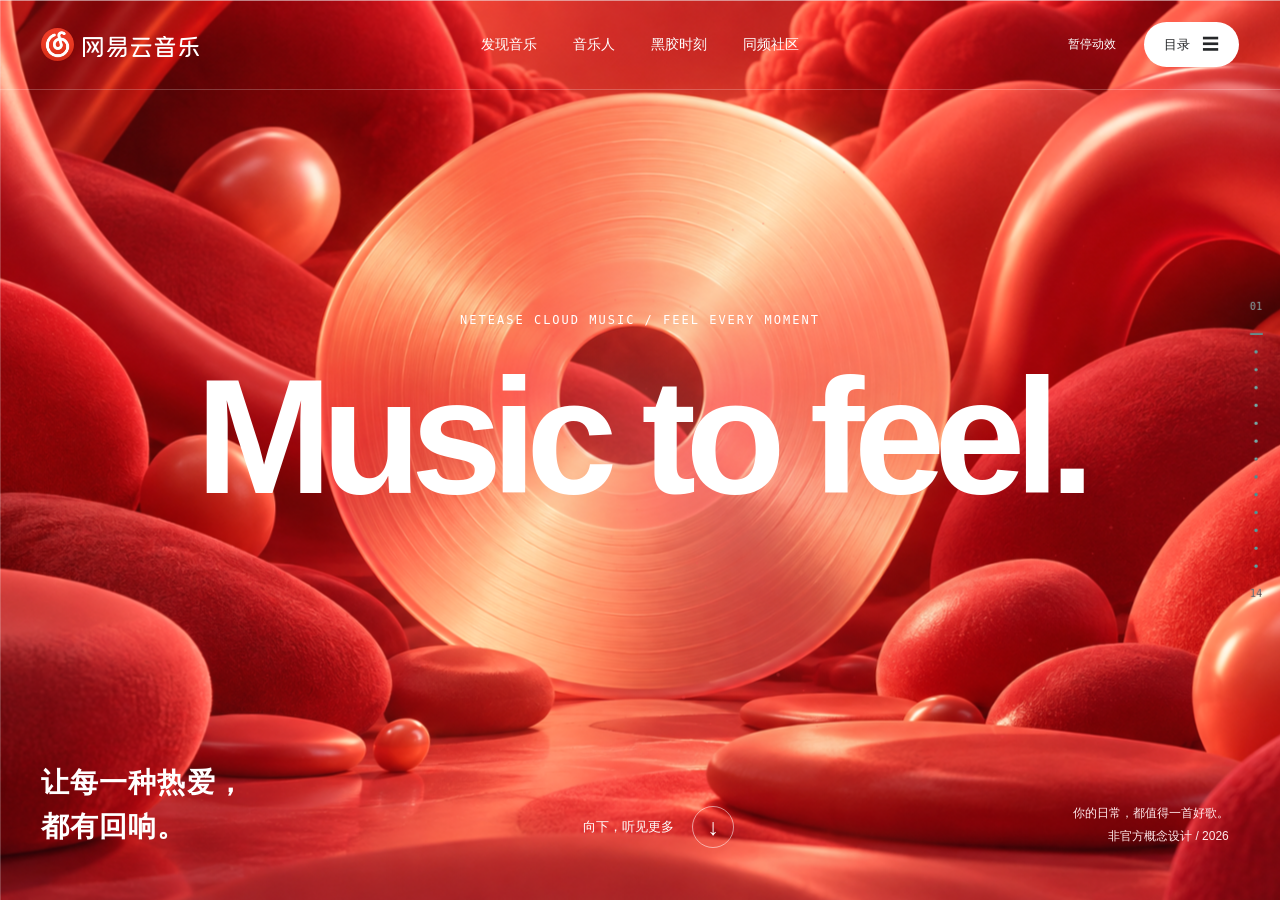
==== index.html @ 49358bfc "Publish NetEase Cloud Music concept landing page" ====
<!doctype html><html lang="zh-CN"><head>
<meta charset="UTF-8"><meta name="viewport" content="width=device-width,initial-scale=1"><meta name="theme-color" content="#111111"><meta name="description" content="在网易云音乐，发现好音乐，遇见同频的人。14 个章节的沉浸式音乐概念体验。非官方网站。"><title>网易云音乐 · 每一种热爱，都有回响</title><link rel="icon" href="assets/netease-logo.jpg"><link rel="stylesheet" href="style.css"><script src="vendor/anime.umd.min.js" defer></script><script src="app.js" defer></script><script src="motion.js" defer></script><script src="experience.js" defer></script></head><body>
<a class="skip-link" href="#daily">跳过开场，探索音乐</a>
<header class="site-header"><a class="official-wordmark" href="#hero" aria-label="网易云音乐，返回首页"><img class="brand-symbol" src="assets/netease-logo.jpg" alt=""><span class="brand-name" aria-hidden="true"></span></a><nav class="desktop-nav" aria-label="主要导航"><a href="#daily">发现音乐</a><a href="#artists">音乐人</a><a href="#vinyl">黑胶时刻</a><a href="#community">同频社区</a></nav><div class="header-actions"><button id="motionToggle" class="motion-toggle" aria-pressed="false">暂停动效</button><button id="menuButton" class="menu-button" aria-expanded="false" aria-controls="chapterMenu">目录 <span>☰</span></button></div></header>
<dialog id="chapterMenu" class="chapter-menu" aria-label="章节目录"><div class="menu-top"><span>EXPLORE YOUR MUSIC</span><button data-close="chapterMenu" aria-label="关闭目录">✕</button></div><div id="menuLinks"></div><p>十四个章节，一次音乐旅程。</p></dialog>
<nav class="chapter-rail" aria-label="快速章节导航"><span id="currentChapter">01</span><div id="railLinks"></div><span>14</span></nav><div class="page-progress" aria-hidden="true"><i id="pageProgress"></i></div>
<main id="page" class="page" tabindex="-1">
<div class="opening-story"><div class="opening-stage">
<div class="opening-axis" aria-hidden="true"></div><div class="music-orb" aria-hidden="true"><div class="orb-inner"><img class="hero-art" src="assets/music-hero-red.png" alt=""><canvas id="heroMotionCanvas"></canvas><canvas id="ambientCanvas"></canvas><div class="orb-shade"></div></div></div>
<section class="chapter hero" id="hero" data-name="听见日常" data-opening="0"><div class="hero-heading"><p class="eyebrow">NETEASE CLOUD MUSIC / FEEL EVERY MOMENT</p><h1><span class="headline-line">Music to feel.</span></h1></div><div class="hero-bottom"><p>让每一种热爱，<br>都有回响。</p><a class="hero-next" href="#discover">向下，听见更多 <span>↓</span></a><span>你的日常，都值得一首好歌。<br>非官方概念设计 / 2026</span></div></section>
<section class="chapter discovery" id="discover" data-name="每一种共鸣" data-opening="1.35"><div class="discovery-side discovery-left"><p class="pill-label">Discover Your Sound</p><h2>Find your<br><em>resonance.</em></h2><h3>发现好音乐，<br>也发现新的自己。</h3><p>从一首喜欢的歌出发，<br>把日常听成不一样的风景。</p><a class="circle-link magnetic" href="#daily">发现音乐 <i>↗</i></a></div><div class="discovery-side discovery-right"><p class="pill-label">Connect Through Music</p><h2>Feel the<br><em>connection.</em></h2><h3>不只是听见。<br>是被理解。</h3><p>某段旋律，刚好说中心情。<br>某条评论，让你不再孤单。</p><a class="circle-link magnetic" href="#community">遇见同频的人 <i>↗</i></a></div><span class="orb-caption">MUSIC CONNECTS US</span></section>
</div></div>

<section class="chapter full-screen roaming" id="roaming" data-name="私人漫游"><canvas id="asciiCanvas" aria-hidden="true"></canvas><div class="roaming-shade"></div><div class="roaming-copy"><p class="eyebrow reveal">03 / PRIVATE ROAMING</p><h2 class="cargo-title"><span>放下选择。</span><span class="outline">跟着喜欢，</span><span>去漫游。</span></h2><p class="reveal">不必提前想好下一首。<br>从此刻的心情出发，让旋律带路。</p><a class="split-cta magnetic reveal" href="https://music.163.com/" target="_blank" rel="noopener"><span>去网易云音乐发现</span><i>↗</i></a></div><div class="roaming-aside"><span class="live-dot"></span> YOUR FREQUENCY<strong id="scrambleText" aria-label="每一种热爱 都有回响">每一种热爱<br>都有回响</strong><p>移动鼠标，扰动你的声音场。</p></div><a class="scroll-prompt" href="#daily">探索更多音乐 <span>↓</span></a></section>

<section class="chapter editorial daily" id="daily" data-name="今日灵感"><div class="section-top"><span>04 / DAILY INSPIRATION</span><span>发现 · 从一首好歌开始</span></div><h2 class="mega-title reveal"><span>Selected</span><span>for your day.</span></h2><div class="section-heading reveal"><h3>给今天，挑一张情绪唱片。</h3><p>不追赶别人的播放列表。<br>慢一点，听听今天的自己。<br><span class="muted">编辑选听 · 非个性化推荐</span></p></div><div class="daily-layout"><div class="mood-tabs" role="group" aria-label="按心情筛选唱片"><button aria-pressed="true" data-mood="all">全部灵感</button><button aria-pressed="false" data-mood="quiet">安静下来</button><button aria-pressed="false" data-mood="road">出发路上</button><button aria-pressed="false" data-mood="night">留给深夜</button></div><div class="album-grid" id="dailyAlbums"></div></div><p class="small muted" id="filterStatus" aria-live="polite">4 张唱片，4 种心情</p></section>

<section class="chapter collection" id="collection" data-name="歌单宇宙"><div class="collection-intro"><p class="eyebrow">05 / CURATED WORLDS</p><h2>总有一个世界，<br>与你同频。</h2><p>歌单是另一种日记。<br>把散落的心情，收进同一段旅程。</p><nav aria-label="歌单场景"><a href="#scene-one">01 清醒梦境</a><a href="#scene-two">02 城市慢行</a><a href="#scene-three">03 夜晚独白</a></nav></div><div class="card-stack">
<article class="stack-card" id="scene-one"><img src="assets/album-xiaomeng.jpg" alt="陈粒《小梦大半》专辑封面" loading="lazy"><div><span>01 / INDIE MOMENTS</span><h3>清醒梦境</h3><p>不规则的旋律，装得下天马行空的自己。</p><a class="text-link" href="https://music.163.com/#/discover/playlist/?cat=独立" target="_blank" rel="noopener">发现独立音乐歌单 ↗</a></div></article>
<article class="stack-card" id="scene-two"><img src="assets/landlords-cat.jpg" alt="房东的猫，在树下与吉他相伴" loading="lazy"><div><span>02 / ON THE ROAD</span><h3>城市慢行</h3><p>沿着人声和木吉他，把熟悉的路走成远方。</p><a class="text-link" href="https://music.163.com/#/discover/playlist/?cat=民谣" target="_blank" rel="noopener">寻找民谣歌单 ↗</a></div></article>
<article class="stack-card" id="scene-three"><img src="assets/album-xiaowang.jpg" alt="毛不易《小王》专辑封面" loading="lazy"><div><span>03 / AFTER HOURS</span><h3>夜晚独白</h3><p>世界安静下来，终于轮到自己的声音。</p><a class="text-link" href="https://music.163.com/#/discover/playlist/?cat=夜晚" target="_blank" rel="noopener">打开夜晚歌单 ↗</a></div></article></div></section>

<section class="chapter editorial artists" id="artists" data-name="音乐人画廊"><div class="section-top"><span>06 / VOICES WE LOVE</span><span>点击海报 · 走近音乐人</span></div><h2 class="mega-title reveal"><span>Voices</span><span>with a soul.</span></h2><div class="section-heading reveal"><h3>他们把生活，写成了歌。</h3><p>听见独特的表达，<br>也听见具体而鲜活的人。</p></div><div class="artist-gallery" id="artistGallery"></div></section>

<section class="chapter musician-feature" id="original" data-name="原创现场"><div class="feature-photo"><img src="assets/chen-hongyu.jpg" alt="音乐人陈鸿宇官方肖像" loading="lazy" data-parallax=".1"><span>CHEN HONGYU / 陈鸿宇</span></div><div class="feature-copy reveal"><p class="eyebrow">07 / ORIGINAL VOICES</p><h2>一把吉他。<br>一个人的旷野。</h2><p>从《浓烟下的诗歌电台》出发，走进陈鸿宇的音乐表达。民谣可以关于远方，也可以关于脚下的生活。</p><p>那些值得被听见的声音，不必长得一样。在网易音乐人，继续发现新的名字。</p><a class="split-cta magnetic" href="https://music.163.com/st/musician" target="_blank" rel="noopener"><span>探索网易音乐人</span><i>↗</i></a><span class="oversize-word" aria-hidden="true">ORIGINAL.</span></div></section>

<section class="chapter editorial vinyl" id="vinyl" data-name="黑胶时刻"><div class="section-top"><span>08 / THE ART OF LISTENING</span><span>给一张专辑，完整的时间</span></div><div class="vinyl-layout"><div class="vinyl-copy reveal"><p class="eyebrow">SIDE A — SLOW DOWN</p><h2>让时间，<br>转慢一点。</h2><p>封面、曲序、前奏与尾声。<br>一张专辑的故事，值得从头听到尾。</p><button class="split-cta magnetic" id="spinRecord" aria-pressed="false"><span>转动唱片</span><i>↻</i></button><p class="small muted" id="recordStatus">唱片视觉互动 · 不播放商业录音</p></div><div class="record-stage"><img id="vinylRecord" src="assets/vinyl-crimson.png" alt="黑色纹理黑胶唱片，深红色唱片标签" loading="lazy"><span class="record-caption">33⅓ RPM<br>AN ENTIRE WORLD IN ONE RECORD</span></div></div></section>

<section class="chapter editorial album-story" id="albums" data-name="完整专辑"><div class="section-top"><span>09 / FROM FIRST TRACK TO LAST</span><span>不只收藏单曲，也收藏一段故事</span></div><div class="album-feature" id="albumFeature"><div class="album-feature-image"><img id="featureCover" src="assets/album-xiaomeng.jpg" alt="陈粒《小梦大半》专辑封面" loading="lazy"></div><div class="album-feature-copy"><p class="eyebrow" id="featureArtist">陈粒 / CHEN LI</p><h2 id="featureTitle">小梦大半</h2><p id="featureDescription">在细腻与锋利之间，让想象自由生长。留出一段完整的时间，走进陈粒的声音世界。</p><a class="text-link" id="featureLink" href="https://music.163.com/#/album?id=34780579" target="_blank" rel="noopener">在网易云音乐听这张专辑 ↗</a><div class="feature-controls"><button id="previousAlbum" aria-label="上一张专辑">←</button><span id="albumCounter" aria-live="polite">01 / 04</span><button id="nextAlbum" aria-label="下一张专辑">→</button></div></div></div></section>

<section class="chapter live-section" id="live" data-name="奔赴现场"><img src="assets/festival-live.jpg" alt="青岛 2023 热爱全开音乐节夜景，非当前演出公告" loading="lazy" data-parallax=".14"><div class="live-overlay"></div><div class="live-copy reveal"><p class="eyebrow">10 / FEEL IT LIVE</p><h2>耳机之外，<br>还有一万种心跳。</h2><p>等一束灯光亮起，等熟悉的前奏响起。<br>把独自听过很多遍的歌，变成一起记住的夜晚。</p><a class="split-cta magnetic" href="https://music.163.com/#/discover/playlist/?cat=现场" target="_blank" rel="noopener"><span>先听一张现场歌单</span><i>↗</i></a></div><span class="live-massive" aria-hidden="true">LIVE LOUD.</span><p class="photo-note">2023 青岛热爱全开音乐节 · 历史现场氛围图</p></section>

<section class="chapter editorial community" id="community" data-name="同频的人"><div class="section-top"><span>11 / NEVER LISTEN ALONE</span><span>音乐 · 让表达发生</span></div><div class="section-heading reveal"><h2>你听懂的那一秒，<br>有人也在。</h2><p>有些话，说给一首歌听。<br>有些共鸣，在评论里遇见。</p></div><div class="quote-grid"><article class="quote-card"><span>写给 · 清晨</span><blockquote>不用立刻变得很厉害。<br>今天也有一首歌，<br>陪你慢慢来。</blockquote><button class="like-button" aria-pressed="false" aria-label="喜欢清晨文案">♡ <span>有共鸣</span></button></article><article class="quote-card"><span>写给 · 路上的你</span><blockquote>耳机里有一座城市。<br>每次播放，<br>我都重新路过你。</blockquote><button class="like-button" aria-pressed="false" aria-label="喜欢路上文案">♡ <span>有共鸣</span></button></article><article class="quote-card"><span>写给 · 夜晚</span><blockquote>今天没有说出口的话，<br>好像都藏在了<br>这段前奏里。</blockquote><button class="like-button" aria-pressed="false" aria-label="喜欢夜晚文案">♡ <span>有共鸣</span></button></article></div><p class="small muted">本页为原创情绪文案，并非摘录真实用户评论。点赞仅保存在当前页面。</p></section>

<section class="chapter editorial connections" id="connections" data-name="声音的连接"><div class="section-top"><span>12 / EVERY SOUND CONNECTS</span><span>从一首歌，到一个新世界</span></div><div class="connection-layout"><div class="reveal"><h2>喜欢，<br>从不只有一种。</h2><p>人声、吉他、节奏、诗意。<br>沿着一条声音的线索，<br>发现下一位喜欢的音乐人。</p><p id="routeDescription" class="route-description" aria-live="polite">选择一个声音节点，看看下一站。</p></div><div class="sound-map"><svg viewBox="0 0 600 500" aria-hidden="true"><g fill="none" stroke="currentColor" stroke-width="1.5"><path id="route1" d="M300 250C110 300 250 40 100 95"/><path id="route2" d="M300 250C420 220 380 90 510 115"/><path id="route3" d="M300 250C390 300 280 470 480 410"/><path id="route4" d="M300 250C270 420 70 270 105 390"/></g><g class="route-arrows" fill="currentColor"><polygon points="0,-4 9,0 0,4"><animateMotion dur="4s" repeatCount="indefinite" rotate="auto"><mpath href="#route1"/></animateMotion></polygon><polygon points="0,-4 9,0 0,4"><animateMotion dur="4.7s" repeatCount="indefinite" rotate="auto"><mpath href="#route2"/></animateMotion></polygon><polygon points="0,-4 9,0 0,4"><animateMotion dur="5.4s" repeatCount="indefinite" rotate="auto"><mpath href="#route3"/></animateMotion></polygon><polygon points="0,-4 9,0 0,4"><animateMotion dur="4.2s" repeatCount="indefinite" rotate="auto"><mpath href="#route4"/></animateMotion></polygon></g></svg><img class="map-center" src="assets/netease-logo.jpg" alt="网易云音乐官方图标"><button class="map-node node-one" data-route="0"><img src="assets/chen-li.jpg" alt=""><span>独立 · 陈粒</span></button><button class="map-node node-two" data-route="1"><img src="assets/mao-buyi.jpg" alt=""><span>叙事 · 毛不易</span></button><button class="map-node node-three" data-route="2"><img src="assets/landlords-cat.jpg" alt=""><span>温柔 · 房东的猫</span></button><button class="map-node node-four" data-route="3"><img src="assets/chen-hongyu.jpg" alt=""><span>民谣 · 陈鸿宇</span></button></div></div></section>

<section class="chapter editorial moments" id="moments" data-name="全天候陪伴"><div class="section-top"><span>13 / YOUR EVERYDAY SOUNDTRACK</span><span>从早到晚，音乐一直在</span></div><div class="moment-layout"><div class="moment-time"><span id="momentClock">07:30</span><div class="moment-ring" aria-hidden="true"></div><p id="momentLabel">早安，给新的一天一点期待。</p></div><div><h2 class="reveal">把每个时刻，<br>过成喜欢的样子。</h2><div class="moment-options" role="group" aria-label="选择一天中的时刻"><button data-moment="0" aria-pressed="true"><span>01 / 早晨</span><strong>慢慢醒来</strong><i>↗</i></button><button data-moment="1" aria-pressed="false"><span>02 / 午后</span><strong>找回专注</strong><i>↗</i></button><button data-moment="2" aria-pressed="false"><span>03 / 傍晚</span><strong>走一段路</strong><i>↗</i></button><button data-moment="3" aria-pressed="false"><span>04 / 深夜</span><strong>和自己待着</strong><i>↗</i></button></div><a class="text-link" id="momentLink" href="https://music.163.com/#/discover/playlist/?cat=清晨" target="_blank" rel="noopener">打开此刻的歌单 ↗</a></div></div></section>

<section class="chapter download-section" id="download" data-name="即刻启程"><div class="section-top"><span>14 / TAKE YOUR MUSIC WITH YOU</span><button class="back-top" data-go="hero">回到开场 ↑</button></div><div class="download-main reveal"><img src="assets/netease-logo.jpg" alt="网易云音乐官方应用图标"><h2>Let music<br>move you.<span class="download-cn">下一首，就是你的故事。</span></h2><p>下载网易云音乐，让好音乐成为日常。</p><a class="split-cta magnetic" href="https://music.163.com/#/download" target="_blank" rel="noopener"><span>前往官方下载</span><i>↗</i></a><div class="platforms"><span>Windows</span><span>macOS</span></div></div><div class="footer-word" aria-hidden="true">LET MUSIC HAPPEN.</div><footer><span>网易云音乐 · 非官方概念展示</span><div><a href="https://music.163.com/" target="_blank" rel="noopener">网易云官网 ↗</a><button id="creditsButton">素材与演示说明</button><span>2026</span></div></footer></section>
</main>
<dialog id="artistDialog" class="artist-dialog" aria-labelledby="dialogName"><button class="dialog-close" data-close="artistDialog" aria-label="关闭音乐人详情">✕</button><img id="dialogImage" alt=""><div><p class="eyebrow">ARTIST SPOTLIGHT</p><h2 id="dialogName"></h2><p id="dialogDescription"></p><a class="split-cta" id="dialogLink" target="_blank" rel="noopener"><span>在网易云音乐听 TA</span><i>↗</i></a><p class="small muted">肖像来自网易云音乐公开音乐人资料</p></div></dialog>
<dialog id="creditsDialog" class="credits-dialog" aria-labelledby="creditsTitle"><button class="dialog-close" data-close="creditsDialog" aria-label="关闭说明">✕</button><h2 id="creditsTitle">关于这段音乐旅程</h2><p>这是非官方概念宣传页，不代表网易云音乐或音乐人的合作、代言与承诺。</p><p>品牌图标、音乐人照片与专辑封面来自网易云音乐公开页面，版权归各权利人所有。正式商业使用前需获得相应授权。</p><p>开场当前使用动态图片、圆形收束与字符声场，可替换为你提供的视频。页面不提供商业歌曲在线播放。编辑选听、情绪文案与场景搭配为原创策划，不是官方推荐或真实评论。</p><p>动效使用 <a href="https://github.com/juliangarnier/anime" target="_blank" rel="noopener">Anime.js（MIT）</a>；本次参考 Goodpatch 的全屏收束、双栏与大图排版；保留 Orange Horse Studio 提示的字符视觉与堆叠节奏，以及 CARGOX 提示的标题和路径动画。均重新实现，没有复制参考网站代码。</p><a class="text-link" href="credits.html" target="_blank">查看素材来源与效果对应表 ↗</a></dialog><div class="toast" id="toast" role="status" aria-live="polite"></div>
</body></html>
---- style.css ----
@charset "UTF-8";
@import url('goodpatch.css');
@import url('experience.css');
body>.site-header{background:#0b0b0bed;backdrop-filter:blur(14px)}
.connection-layout>div>h2{font-size:clamp(40px,4.4vw,76px)}
.moment-layout>div>h2{font-size:clamp(38px,3.8vw,66px)}
.hero:after{content:"";position:absolute;inset:0;z-index:-1;pointer-events:none;opacity:.035;background-image:url("data:image/svg+xml,%3Csvg viewBox='0 0 160 160' xmlns='http://www.w3.org/2000/svg'%3E%3Cfilter id='n'%3E%3CfeTurbulence type='fractalNoise' baseFrequency='.9' numOctaves='3' stitchTiles='stitch'/%3E%3C/filter%3E%3Cpath fill='%23fff' filter='url(%23n)' d='M0 0h160v160H0z'/%3E%3C/svg%3E")}
.word-reveal{display:inline-block;transform-origin:50% 100%;will-change:transform}
@media(max-width:800px){.site-header{background:#0b0b0bf2}.map-node span{max-width:110px}}
/* Header stays legible across the dark/red/editorial chapters. */
:root{--red:#ef2337;--ink:#111;--paper:#f4f3ef;--muted:#aaa8a7;--ease:cubic-bezier(.16,1,.3,1);color-scheme:dark;font-size:16px}*{box-sizing:border-box}html,body{margin:0;height:100%;background:var(--ink)}body{color:var(--paper);font-family:"PingFang SC","Microsoft YaHei",Arial,sans-serif;-webkit-font-smoothing:antialiased;overflow:hidden}button,a{-webkit-tap-highlight-color:transparent;touch-action:manipulation}button{font:inherit;color:inherit;cursor:pointer;border:0;background:none}a{color:inherit;text-decoration:none}button:focus-visible,a:focus-visible{outline:2px solid currentColor;outline-offset:6px}img{display:block;max-width:100%}h1,h2,h3,p{margin-top:0}h2{font-family:"Songti SC","STSong",Georgia,serif;font-size:clamp(42px,5.2vw,86px);font-weight:400;line-height:1.18;letter-spacing:-.045em;margin-bottom:28px}p{font-size:16px;line-height:1.9}::selection{background:var(--red);color:white}.page{height:100svh;overflow-y:auto;overflow-x:clip;scroll-behavior:smooth;overscroll-behavior-y:none;scrollbar-width:thin;scrollbar-color:#666 #111}.chapter{position:relative}.full-screen{height:100svh;min-height:720px;overflow:hidden}.editorial{padding:110px 7vw 100px;min-height:100svh}.eyebrow,.section-top{font:12px/1.6 ui-monospace,monospace;letter-spacing:1.8px;text-transform:uppercase}.section-top{display:flex;justify-content:space-between;border-top:1px solid #ffffff30;padding-top:18px;margin-bottom:64px}.section-top span:last-child{letter-spacing:1px}.section-heading{display:flex;align-items:flex-end;justify-content:space-between;margin-bottom:38px;gap:32px}.section-heading h2{margin:0}.section-heading p{margin:0;width:280px}.small{font-size:13px}.muted{color:var(--muted)}.red{color:var(--red)}.text-link{display:inline-block;border-bottom:1px solid;padding:10px 0;font-size:15px;transition:letter-spacing .3s}.text-link:hover{letter-spacing:1px}.split-cta{display:inline-flex;align-items:center;gap:7px;position:relative;padding:0;background:none}.split-cta>span{padding:19px 29px;border-radius:40px;background:var(--paper);color:var(--ink);font-size:15px}.split-cta i{display:grid;place-items:center;width:60px;height:60px;background:var(--paper);color:var(--ink);border-radius:50%;font:25px Arial;transition:transform .35s var(--ease)}.split-cta:hover i{transform:rotate(45deg)}.split-cta:active{scale:.97}.magnetic{will-change:transform}.site-header{position:fixed;top:0;left:0;right:0;padding:15px 4vw;display:flex;align-items:center;justify-content:space-between;z-index:40;color:white;background:linear-gradient(#090909cf,transparent);pointer-events:none}.site-header>*{pointer-events:auto}.official-wordmark{display:block;width:176px;height:54px;background:url("assets/netease-topbar.png") 0 -7px no-repeat;flex-shrink:0}.desktop-nav{display:flex;gap:32px;font-size:14px}.desktop-nav a{position:relative;padding:12px 0}.desktop-nav a:after{content:"";position:absolute;bottom:2px;left:0;width:0;height:1px;background:var(--red);transition:width .3s}.desktop-nav a:hover:after{width:100%}.header-actions{display:flex;align-items:center;gap:22px}.motion-toggle{font-size:12px;color:#e3dfdf}.menu-button{font-size:14px;display:flex;align-items:center;gap:12px}.menu-button span{font-size:22px}.chapter-rail{position:fixed;right:20px;top:50%;transform:translateY(-50%);z-index:35;display:flex;flex-direction:column;align-items:center;gap:16px;color:#eee;mix-blend-mode:difference;font:12px ui-monospace,monospace}.chapter-rail>div{display:flex;flex-direction:column;gap:3px}.chapter-rail a{display:grid;place-items:center;width:24px;height:18px}.chapter-rail a:before{content:"";width:4px;height:4px;background:currentColor;border-radius:50%;transition:width .25s,height .25s}.chapter-rail a[aria-current="step"]:before{width:15px;height:2px;border-radius:0}.page-progress{position:fixed;left:0;top:0;width:100%;height:2px;z-index:80;pointer-events:none}.page-progress i{display:block;width:0;height:100%;background:var(--red)}.skip-link{position:fixed;top:-60px;left:20px;z-index:100;background:white;color:black;padding:12px}.skip-link:focus{top:10px}
.hero{background:#080707;isolation:isolate}.hero-media{position:absolute;inset:0;z-index:-2}.hero-art{width:100%;height:100%;object-fit:cover;animation:breathe 13s ease-in-out infinite alternate;will-change:transform}.vignette{position:absolute;inset:0;background:linear-gradient(90deg,#090707d9,transparent 70%),linear-gradient(0deg,#090707a3,transparent 48%)}#ambientCanvas{position:absolute;inset:0;width:100%;height:100%}.hero-topline{position:absolute;top:19%;left:4.5vw;font:13px/1.7 ui-monospace,monospace;letter-spacing:2px}.oval-cta{position:absolute;right:7vw;top:20%;border:1px solid #ffffff80;border-radius:50%;padding:28px 36px;display:flex;gap:35px;align-items:center;font-size:16px;transition:background .3s,backdrop-filter .3s}.oval-cta:hover{background:#ffffff18;backdrop-filter:blur(32px)}.oval-cta span{font-size:28px}.hero-description{position:absolute;left:4.5vw;top:49%;color:#d6cece}.hero-description .eyebrow{color:#a59393}.hero-description p{margin-bottom:20px}.hero-heading{position:absolute;right:7vw;bottom:10%;text-align:right}.hero h1{font-family:"Songti SC","STSong",Georgia,serif;font-weight:400;font-size:clamp(68px,min(8.4vw,12vh),140px);line-height:1.02;letter-spacing:-.075em;margin:0}.headline-line{display:block}.headline-line.indent{padding-right:.7em}.hero-heading>.eyebrow{color:#bca9a9}.scroll-prompt{position:absolute;bottom:30px;left:50%;transform:translateX(-50%);display:flex;align-items:center;gap:20px;font-size:13px;letter-spacing:1px;z-index:4}.scroll-prompt span{width:42px;height:42px;border:1px solid #ffffff55;border-radius:50%;display:grid;place-items:center;font-size:20px}.scroll-prompt:hover span{background:var(--red)}.concept-note{position:absolute;bottom:32px;left:4.5vw;font:12px/1.5 ui-monospace,monospace;color:#a89494;max-width:220px}.discovery{background:var(--red);isolation:isolate}.cloud-transition{position:absolute;z-index:4;top:-16%;left:-5%;width:110%;height:37%;object-fit:fill;pointer-events:none;will-change:transform}.discovery-copy{position:relative;z-index:3;text-align:center;padding-top:18vh;max-width:750px;margin:auto}.discovery-copy h2{font-size:clamp(52px,6vw,92px);line-height:1.05;margin-bottom:24px}.discovery-copy p:not(.eyebrow){line-height:1.8}.handwriting{position:absolute;z-index:-1;font-family:"Snell Roundhand","Brush Script MT",cursive;font-size:clamp(70px,8vw,130px);color:#ffb4b441;left:50%;top:25%;white-space:nowrap;transform:translateX(-50%) rotate(-9deg)}.discovery-bottom{position:absolute;bottom:0;left:0;right:0;height:31%;overflow:hidden;z-index:1}.discovery-bottom img{width:100%;height:100%;object-fit:cover;object-position:50% 60%;animation:breathe 12s infinite alternate}.discovery-bottom:after{content:"";position:absolute;inset:0;background:linear-gradient(var(--red),transparent 65%)}.discovery-bottom span{position:absolute;bottom:35px;left:5vw;font:clamp(24px,5vw,84px)/1 Arial;letter-spacing:-.05em;z-index:1;color:#ffffff61}.roaming{background:#050505;isolation:isolate}.roaming-shade{position:absolute;inset:0;background:linear-gradient(90deg,#050505a6,transparent);z-index:-1}#asciiCanvas{position:absolute;inset:0;width:100%;height:100%;z-index:-2}.roaming-copy{padding:19vh 7vw 0}.cargo-title{font-family:"Arial Narrow","PingFang SC",sans-serif;font-size:clamp(60px,7.5vw,118px);font-weight:850;line-height:1.1;letter-spacing:-.075em;margin:25px 0}.cargo-title span{display:block}.cargo-title span:nth-child(2){margin-left:.6em}.outline{color:transparent;-webkit-text-stroke:1px #f4f3ef}.roaming-copy>p:not(.eyebrow){color:#c4b9b9}.roaming-aside{position:absolute;right:9%;top:39%;font:12px/1.7 ui-monospace,monospace;letter-spacing:1px}.roaming-aside strong{display:block;font:32px/1.5 "Songti SC",serif;margin-top:30px}.roaming-aside p{font-size:13px;color:#a89393;margin-top:35px}.live-dot{display:inline-block;width:7px;height:7px;background:var(--red);border-radius:50%;margin-right:9px;box-shadow:0 0 12px var(--red)}
.daily{background:var(--paper);color:var(--ink);--muted:#777}.daily .section-top,.artists .section-top{border-color:#1113}.mood-tabs{display:flex;gap:10px;margin:42px 0 32px;flex-wrap:wrap}.mood-tabs button{padding:12px 23px;border:1px solid #bbb;border-radius:30px;font-size:14px;transition:background .25s,color .25s}.mood-tabs button[aria-pressed=true],.mood-tabs button:hover{background:var(--ink);color:white;border-color:var(--ink)}.album-grid{display:grid;grid-template-columns:repeat(4,1fr);gap:25px;min-height:330px}.album-card{position:relative}.album-card a{display:block}.album-cover{aspect-ratio:1;overflow:hidden;position:relative}.album-cover img{width:100%;height:100%;object-fit:cover;transition:transform .7s var(--ease)}.album-cover:after{content:"↗";position:absolute;bottom:14px;right:14px;width:44px;height:44px;border-radius:50%;background:white;display:grid;place-items:center;opacity:0;transform:translateY(15px);transition:.3s}.album-card:hover img{transform:scale(1.045)}.album-card:hover .album-cover:after{opacity:1;transform:none}.album-card h3{font-size:18px;font-weight:500;margin:20px 0 7px}.album-card p{font-size:14px;color:#777;margin:0}.album-tag{position:absolute;top:14px;left:14px;background:#111a;color:white;font-size:12px;padding:5px 10px;backdrop-filter:blur(8px)}.collection{display:grid;grid-template-columns:.8fr 1.2fr;gap:7vw;padding:110px 7vw;background:#ee2337;color:#fff}.collection-intro{position:sticky;top:145px;align-self:start}.collection-intro h2{font-size:clamp(40px,4.2vw,68px);margin-top:40px}.collection-intro nav{display:flex;flex-direction:column;gap:22px;margin-top:55px;font-size:15px}.collection-intro nav a{opacity:.65;transition:opacity .3s}.collection-intro nav a:hover{opacity:1}.card-stack{padding-bottom:8vh}.stack-card{position:sticky;top:112px;margin-bottom:60px;border-radius:3px;overflow:hidden;height:70vh;min-height:550px;transform-origin:center top;background:#111;box-shadow:0 20px 60px #52001033;will-change:transform}.stack-card:last-child{margin-bottom:0}.stack-card img{width:100%;height:100%;object-fit:cover}.stack-card:after{content:"";position:absolute;inset:0;background:linear-gradient(transparent 15%,#000c)}.stack-card>div{position:absolute;bottom:40px;left:38px;right:38px;z-index:2}.stack-card h3{font-family:"Songti SC",serif;font-size:55px;font-weight:400;margin:12px 0}.stack-card span{font:12px ui-monospace,monospace;letter-spacing:2px}.stack-card p{font-size:16px}.artists{background:var(--paper);color:#111}.artist-gallery{display:grid;grid-template-columns:repeat(4,1fr);gap:20px;margin-top:60px}.artist-card{padding:0;text-align:left;perspective:900px}.artist-portrait{height:430px;position:relative;overflow:hidden;background:#aaa;transition:transform .4s}.artist-card:nth-child(even){padding-top:65px}.artist-portrait img{width:100%;height:100%;object-fit:cover;filter:grayscale(1);transition:filter .65s,scale .8s var(--ease)}.artist-card:hover img,.artist-card:focus-visible img{filter:grayscale(0);scale:1.07}.artist-portrait>span{position:absolute;top:16px;left:14px;writing-mode:vertical-rl;color:white;font:12px ui-monospace,monospace;letter-spacing:2px}.artist-portrait:after{content:"探索 ↗";position:absolute;bottom:20px;right:15px;background:#fff;padding:11px 17px;color:#111;border-radius:50%;font-size:14px;transform:translateY(80px);transition:transform .5s var(--ease)}.artist-card:hover .artist-portrait:after{transform:none}.artist-info{display:flex;align-items:center;justify-content:space-between;padding-top:22px}.artist-info h3{font-size:21px;font-weight:500;margin:0}.artist-info span{font-size:12px;color:#666}.musician-feature{display:grid;grid-template-columns:1fr 1fr;min-height:100svh;background:#111;overflow:hidden}.feature-photo{height:100svh;min-height:750px;position:relative;overflow:hidden}.feature-photo img{width:100%;height:120%;object-fit:cover;filter:grayscale(1);object-position:50% 30%;position:absolute;top:-10%}.feature-photo>span{position:absolute;bottom:40px;left:6vw;z-index:2;font:12px ui-monospace,monospace;letter-spacing:2px}.feature-copy{position:relative;padding:16vh 7vw 100px 6vw;overflow:hidden}.feature-copy h2{font-size:clamp(44px,4.5vw,76px);margin-top:40px}.feature-copy p{max-width:420px;color:#bbb}.feature-copy .split-cta{margin-top:25px}.oversize-word{position:absolute;bottom:0;left:0;font:900 8vw/.8 Arial;color:#ffffff09;white-space:nowrap}.vinyl{overflow:hidden;background:#181818}.vinyl-layout{display:grid;grid-template-columns:.8fr 1.2fr;align-items:center;gap:4vw}.vinyl-copy h2{font-size:clamp(50px,6vw,90px)}.vinyl-copy>p{color:#aaa}.vinyl-copy .split-cta{margin-top:20px}.vinyl-copy .small{margin-top:20px}.record-stage{position:relative;aspect-ratio:1;max-height:720px;display:grid;place-items:center}.record-stage img{width:100%;filter:drop-shadow(0 30px 25px #0008);animation:record-spin 14s linear infinite;animation-play-state:paused}.record-stage.is-spinning img{animation-play-state:running}.record-caption{position:absolute;right:0;bottom:0;font:12px/1.6 ui-monospace,monospace;letter-spacing:1px;color:#aaa;text-align:right}.album-story{background:#dadcd9;color:#111}.album-story .section-top{border-color:#1114}.album-feature{display:grid;grid-template-columns:1fr 1fr;align-items:center;gap:8vw}.album-feature-image{padding:12px 0}.album-feature-image img{aspect-ratio:1;width:100%;object-fit:cover;box-shadow:12px 16px 40px #0002}.album-feature-copy h2{margin:20px 0 25px}.album-feature-copy>p{max-width:380px;color:#444}.feature-controls{display:flex;align-items:center;gap:30px;margin-top:55px;font:12px ui-monospace,monospace}.feature-controls button{width:50px;height:50px;border:1px solid #1115;border-radius:50%;font-size:25px;transition:background .3s,color .3s}.feature-controls button:hover{background:#111;color:white}.live-section{height:110svh;min-height:780px;overflow:hidden;isolation:isolate}.live-section>img{position:absolute;inset:-10% 0;width:100%;height:120%;object-fit:cover;filter:grayscale(.4);z-index:-3}.live-overlay{position:absolute;inset:0;z-index:-2;background:linear-gradient(90deg,#100711e6,transparent 90%),linear-gradient(0deg,#080808c9,transparent 70%)}.live-copy{padding:20vh 7vw 0;max-width:900px}.live-copy h2{margin-top:45px;font-size:clamp(55px,6.5vw,105px)}.live-copy .split-cta{margin-top:25px}.live-massive{position:absolute;bottom:60px;left:6vw;font:900 13.8vw/.9 Arial;letter-spacing:-.07em;color:#ffffff18;white-space:nowrap}.photo-note{position:absolute;bottom:22px;right:7vw;color:#bbb;font-size:12px}.community{background:#111}.quote-grid{display:grid;grid-template-columns:repeat(3,1fr);gap:22px;margin-top:64px}.quote-card{border:1px solid #444;padding:35px 30px 25px;min-height:340px;transition:background .3s,transform .4s}.quote-card:hover{background:#191919;transform:translateY(-8px)}.quote-card>span{font-size:13px;color:#888}.quote-card blockquote{font-family:"Songti SC",serif;font-size:clamp(22px,2vw,33px);line-height:1.7;margin:35px 0}.like-button{padding:0;color:#999;font-size:22px}.like-button span{font-size:14px;vertical-align:2px}.like-button[aria-pressed=true]{color:var(--red)}.community>.small{margin-top:30px}.connections{background:#ef2337;color:#fff}.connection-layout{display:grid;grid-template-columns:.8fr 1.2fr;align-items:center;gap:5vw}.connection-layout h2{font-size:clamp(50px,6vw,95px)}.route-description{border-left:1px solid #ffffff70;padding-left:18px;font-size:14px;max-width:330px;min-height:70px;margin-top:35px}.sound-map{position:relative;aspect-ratio:1.2}.sound-map svg{position:absolute;inset:0;width:100%;height:100%;color:#ffb6b7}.sound-map svg path{stroke-dasharray:600;stroke-dashoffset:600;transition:stroke-dashoffset 1.8s var(--ease)}.connections.is-active svg path{stroke-dashoffset:0}.map-center{position:absolute;left:50%;top:50%;width:92px;height:92px;transform:translate(-50%,-50%);border-radius:25%;box-shadow:0 0 0 15px #ffffff0c}.map-node{position:absolute;width:104px;height:104px;padding:0;border-radius:50%;transform:translate(-50%,-50%);transition:scale .35s var(--ease);box-shadow:0 0 0 7px #ffffff10}.map-node:hover,.map-node[aria-pressed=true]{scale:1.12}.map-node img{width:100%;height:100%;object-fit:cover;border-radius:50%;border:2px solid #ffb6b7}.map-node span{position:absolute;white-space:nowrap;left:50%;top:115%;transform:translateX(-50%);font-size:14px}.node-one{left:16.7%;top:19%}.node-two{left:85%;top:23%}.node-three{left:80%;top:82%}.node-four{left:17.5%;top:78%}.moments{background:#f4f3ef;color:#111}.moments .section-top{border-color:#1113}.moment-layout{display:grid;grid-template-columns:1fr 1fr;align-items:center;gap:8vw}.moment-time{aspect-ratio:1;display:flex;flex-direction:column;align-items:center;justify-content:center;position:relative;background:#e7e5e1;border-radius:50%;transition:background .8s,color .8s}.moment-time>span{font:100 clamp(60px,8vw,140px)/1 Arial;letter-spacing:-.07em}.moment-time p{font-size:14px;margin:25px 0 0;z-index:1}.moment-ring{position:absolute;inset:18px;border:1px solid #1112;border-radius:50%;border-top-color:var(--red);animation:record-spin 20s linear infinite}.moment-options{display:flex;flex-direction:column;margin-bottom:30px}.moment-options button{display:flex;align-items:center;gap:30px;text-align:left;padding:23px 0;border-bottom:1px solid #1113;transition:padding .4s,color .4s}.moment-options button>span{font-size:13px;color:#777}.moment-options strong{font-size:21px;font-weight:450}.moment-options i{margin-left:auto;font:22px Arial}.moment-options button[aria-pressed=true]{color:var(--red);padding-left:12px}.download-section{background:#080808;overflow:hidden;padding:100px 7vw 0}.download-main{text-align:center;padding:20px 0 70px}.download-main>img{width:75px;height:75px;border-radius:20px;margin:0 auto 35px}.download-main h2{font-size:clamp(62px,8vw,130px);line-height:1.06}.download-main p{color:#999;margin-bottom:30px}.platforms{display:flex;justify-content:center;gap:28px;margin-top:35px;font-size:13px;color:#777}.footer-word{font:900 11.4vw/.9 Arial;letter-spacing:-.055em;white-space:nowrap;color:#242424;margin-left:-1vw}footer{display:flex;justify-content:space-between;align-items:center;gap:25px;border-top:1px solid #444;margin-top:32px;padding:25px 0 30px;font-size:12px;color:#aaa}footer>div{display:flex;align-items:center;gap:25px}footer button{font-size:12px;padding:0}.back-top{font-size:13px}.toast{position:fixed;z-index:100;bottom:28px;left:50%;transform:translate(-50%,20px);padding:14px 22px;background:#f4f3ef;color:#111;border-radius:30px;opacity:0;pointer-events:none;font-size:14px;box-shadow:0 7px 30px #0005;transition:.3s}.toast.visible{opacity:1;transform:translate(-50%,0)}
dialog{border:0;padding:0;background:#151515;color:#f4f3ef;max-width:90vw;max-height:90svh;box-shadow:0 30px 100px #0009}dialog::backdrop{background:#000c;backdrop-filter:blur(12px)}.dialog-close{position:absolute;right:15px;top:15px;width:44px;height:44px;border-radius:50%;background:#111b;color:white;z-index:3;font-size:22px}.artist-dialog[open]{display:grid;grid-template-columns:1fr 1fr;width:920px;overflow:auto}.artist-dialog>img{width:100%;height:570px;object-fit:cover}.artist-dialog>div{padding:75px 38px 30px}.artist-dialog h2{font-size:52px}.artist-dialog p:not(.eyebrow){color:#aaa}.artist-dialog .split-cta{margin:25px 0}.artist-dialog .split-cta>span{padding:17px 19px;font-size:14px}.artist-dialog .split-cta i{width:54px;height:54px}.credits-dialog{padding:55px 50px;width:720px;line-height:1.7}.credits-dialog h2{font-size:35px}.credits-dialog p{font-size:15px;color:#bbb}.credits-dialog a{text-decoration:underline}.chapter-menu{width:100vw;height:100svh;max-width:100vw;max-height:100svh;padding:40px 7vw;background:#ed2337}.menu-top{display:flex;justify-content:space-between;align-items:center;font:14px ui-monospace,monospace;letter-spacing:2px}.menu-top button{font-size:30px}.chapter-menu #menuLinks{display:grid;grid-template-columns:1fr 1fr;column-gap:10vw;margin-top:35px}.chapter-menu #menuLinks a{display:flex;align-items:center;gap:28px;padding:15px 0;border-bottom:1px solid #ffffff35;font-size:clamp(19px,2.3vw,32px);transition:padding .3s}.chapter-menu #menuLinks a:hover{padding-left:15px}.chapter-menu #menuLinks a span{font:12px ui-monospace,monospace;opacity:.6}.chapter-menu>p{font-size:14px;margin-top:25px;color:#ffbabc}.reveal{opacity:1}.js-motion .reveal{opacity:0;transform:translateY(35px)}.js-motion .reveal.visible{opacity:1;transform:none;transition:opacity .8s,transform 1.1s var(--ease)}@keyframes breathe{to{transform:scale(1.09) translateX(-.8%)}}@keyframes record-spin{to{transform:rotate(360deg)}}
@media(min-width:801px) and (max-height:800px){.full-screen{min-height:650px}.discovery-copy{padding-top:16vh}.discovery-copy h2{font-size:63px}.discovery-copy p:not(.eyebrow){font-size:15px}.roaming-copy{padding-top:16vh}.cargo-title{font-size:80px}.hero h1{font-size:11.5vh}.hero-heading{bottom:13%}.roaming-aside{right:8%}.artist-portrait{height:340px}.editorial{padding-top:95px}.section-top{margin-bottom:45px}}
@media(max-width:1050px){.desktop-nav{gap:18px}.header-actions{gap:12px}.motion-toggle{font-size:11px}.hero-description{width:220px}.hero-description p{font-size:14px}.roaming-aside{right:8%;font-size:10px}.roaming-aside strong{font-size:26px}.roaming-aside p{max-width:140px}.cargo-title{font-size:8vw}.artist-gallery{gap:14px}.artist-portrait{height:320px}.artist-info{display:block}.artist-info span{display:block;margin-top:8px}.collection{gap:5vw}.stack-card{min-height:500px}.stack-card>div{left:25px;right:25px}.quote-card{padding:30px 22px}.quote-card blockquote{font-size:24px}.map-node{width:82px;height:82px}.moment-options button{gap:15px}.feature-copy{padding-left:5vw;padding-right:6vw}.chapter-rail{right:9px}}
@media(max-width:800px){h2{font-size:44px}.desktop-nav{display:none}.site-header{padding:10px 20px}.official-wordmark{transform:scale(.85);transform-origin:left center;width:150px}.header-actions{gap:6px}.motion-toggle{font-size:11px}.chapter-rail{display:none}.full-screen{min-height:700px}.editorial{padding:90px 24px 70px;min-height:0}.section-top{font-size:11px;margin-bottom:38px;gap:20px}.section-top span:last-child{max-width:130px;text-align:right}.section-heading{display:block}.section-heading p{margin-top:25px;width:auto}.hero-topline{left:24px;top:18%;font-size:11px}.oval-cta{top:18%;right:24px;padding:19px 24px;font-size:14px;gap:20px}.hero-heading{left:24px;right:24px;bottom:18%;text-align:left}.hero h1{font-size:clamp(61px,12.7vw,100px);line-height:1.05}.headline-line.indent{padding-left:.5em;padding-right:0}.hero-description{display:none}.hero-art{object-position:58% center}.concept-note{bottom:18px;left:24px;font-size:11px;max-width:180px}.scroll-prompt{bottom:65px;font-size:12px}.discovery-copy{padding:160px 20px 0}.discovery-copy h2{font-size:58px}.discovery-copy p:not(.eyebrow){font-size:15px}.cloud-transition{top:-5%;height:23%;width:160%;max-width:none;left:-30%}.discovery-bottom{height:26%}.discovery-bottom span{font-size:7vw}.roaming-copy{padding:160px 24px 0}.cargo-title{font-size:clamp(51px,10.5vw,80px);line-height:1.2}.roaming-aside{display:none}.roaming-copy p{font-size:15px}.album-grid{grid-template-columns:repeat(2,1fr);gap:30px 16px;min-height:0}.album-card h3{font-size:17px;margin-top:14px}.album-card p{font-size:13px}.mood-tabs{gap:8px}.mood-tabs button{font-size:13px;padding:10px 16px}.collection{display:block;padding:80px 24px 40px}.collection-intro{position:relative;top:0}.collection-intro h2{font-size:43px;margin:25px 0}.collection-intro nav{flex-direction:row;flex-wrap:wrap;gap:18px;margin:30px 0 40px;font-size:13px}.stack-card{top:95px;height:70svh;min-height:480px;margin-bottom:30px}.stack-card h3{font-size:44px}.artist-gallery{grid-template-columns:repeat(2,1fr);gap:30px 15px;margin-top:35px}.artist-card:nth-child(even){padding-top:40px}.artist-portrait{height:300px}.artist-portrait:after{transform:none;padding:8px 11px;font-size:12px;bottom:12px;right:10px}.artist-info h3{font-size:20px}.musician-feature{display:block}.feature-photo{height:65svh;min-height:440px}.feature-copy{padding:65px 24px 90px}.feature-copy h2{font-size:48px;margin-top:30px}.oversize-word{font-size:20vw}.vinyl-layout{display:flex;flex-direction:column;align-items:stretch;gap:30px}.vinyl-copy h2{font-size:54px}.record-stage{margin-top:10px}.record-caption{bottom:-10px;font-size:11px}.album-feature{grid-template-columns:1fr;gap:35px}.album-feature-image{max-width:500px}.album-feature-copy h2{font-size:48px}.feature-controls{margin-top:30px}.live-section{height:100svh;min-height:760px}.live-copy{padding:150px 24px 0}.live-copy h2{font-size:clamp(47px,8.2vw,68px)}.live-copy p{font-size:15px}.live-massive{font-size:15vw;bottom:90px}.quote-grid{grid-template-columns:1fr;gap:18px;margin-top:40px}.quote-card{min-height:0;padding:30px}.quote-card blockquote{font-size:28px;margin:25px 0}.connection-layout{display:flex;flex-direction:column;align-items:stretch;gap:30px}.connection-layout h2{font-size:54px}.sound-map{margin-bottom:25px}.map-node{width:72px;height:72px}.map-node span{font-size:12px}.map-center{width:68px;height:68px}.moment-layout{grid-template-columns:1fr;gap:50px}.moment-time{max-width:450px;width:100%;margin:auto}.moment-time>span{font-size:90px}.moment-time p{font-size:13px}.moment-layout h2{font-size:44px}.download-section{padding:90px 24px 0}.download-main h2{font-size:clamp(58px,10vw,80px)}.download-main{padding-bottom:60px}.platforms{gap:20px}.footer-word{font-size:12vw}footer{display:block;font-size:11px}footer>div{margin-top:22px;gap:20px}.artist-dialog[open]{grid-template-columns:1fr;max-width:92vw;width:480px}.artist-dialog>img{height:340px}.artist-dialog>div{padding:35px 24px}.artist-dialog h2{font-size:40px}.credits-dialog{padding:55px 25px 30px}.credits-dialog h2{font-size:30px}.chapter-menu{padding:30px 24px}.chapter-menu #menuLinks{gap:0 25px;margin-top:35px}.chapter-menu #menuLinks a{gap:12px;font-size:18px;padding:16px 0}.chapter-menu>p{font-size:13px}.toast{max-width:90vw;width:max-content;text-align:center}}
@media(max-width:420px){.hero h1{font-size:15vw}.hero-heading{bottom:20%}.oval-cta{padding:17px 20px}.artist-portrait{height:240px}.album-grid{gap:25px 12px}.album-card h3{font-size:16px}.album-tag{font-size:11px;left:8px;top:8px}.map-node{width:62px;height:62px}.chapter-menu #menuLinks a{font-size:16px}.split-cta>span{padding:18px 24px}.discovery-copy h2{font-size:51px}.discovery-copy{padding-top:165px}}
.motion-paused *,.motion-paused *:before,.motion-paused *:after{animation-play-state:paused!important}.motion-paused .reveal{opacity:1;transform:none}.motion-paused .page{scroll-behavior:auto}.motion-paused .route-arrows{display:none}@media(prefers-reduced-motion:reduce){*,*:before,*:after{animation:none!important;transition:none!important;scroll-behavior:auto!important}.reveal,.js-motion .reveal{opacity:1;transform:none}.route-arrows{display:none}.stack-card{transform:none!important}.hero-art{transform:none!important}}
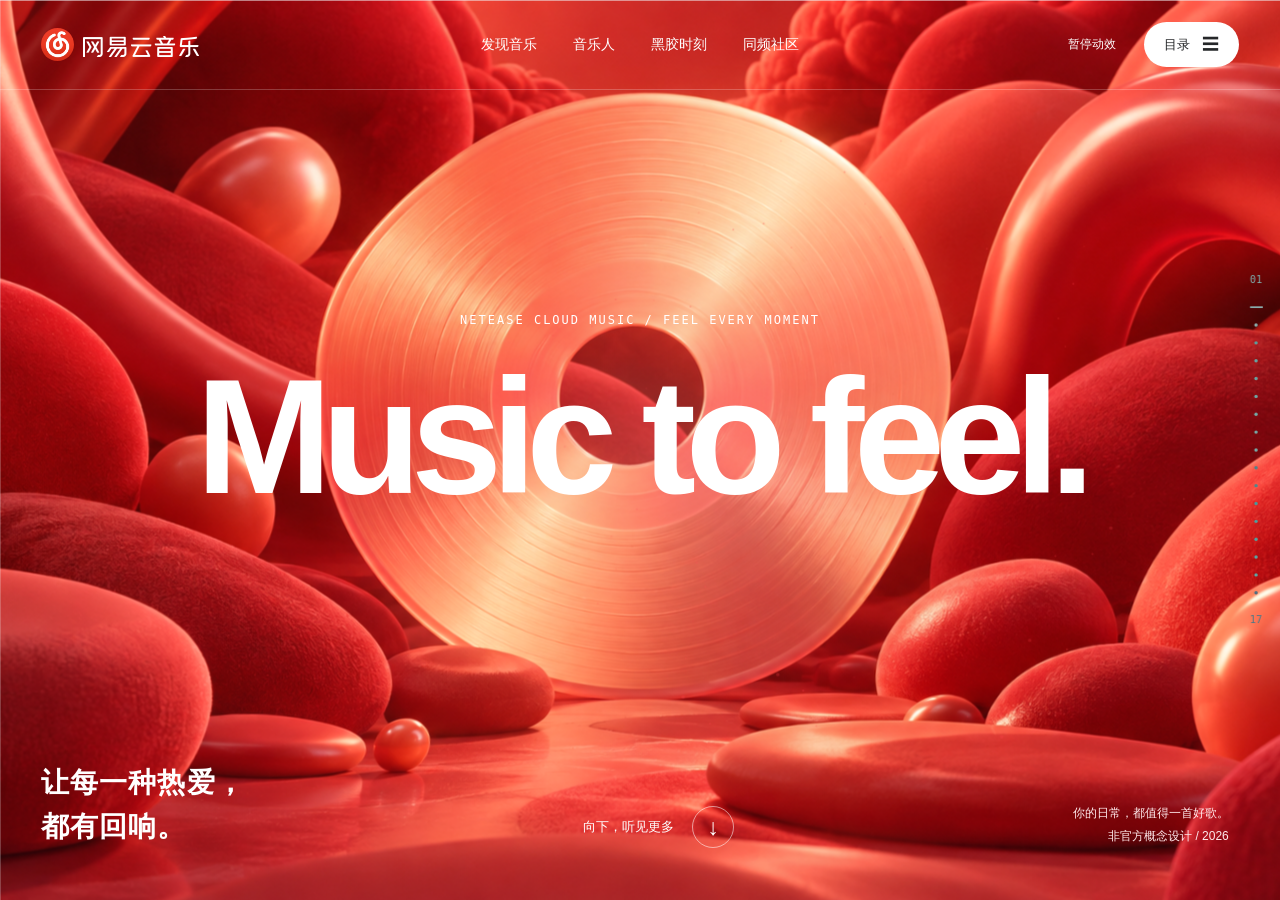
==== commit 4d6daf8c: "Add Monomode-inspired scenes and responsive layout" ====
--- a/index.html
+++ b/index.html
@@ -1,5 +1,5 @@
 <!doctype html><html lang="zh-CN"><head>
-<meta charset="UTF-8"><meta name="viewport" content="width=device-width,initial-scale=1"><meta name="theme-color" content="#111111"><meta name="description" content="在网易云音乐，发现好音乐，遇见同频的人。14 个章节的沉浸式音乐概念体验。非官方网站。"><title>网易云音乐 · 每一种热爱，都有回响</title><link rel="icon" href="assets/netease-logo.jpg"><link rel="stylesheet" href="style.css"><script src="vendor/anime.umd.min.js" defer></script><script src="app.js" defer></script><script src="motion.js" defer></script><script src="experience.js" defer></script></head><body>
+<meta charset="UTF-8"><meta name="viewport" content="width=device-width,initial-scale=1"><meta name="theme-color" content="#111111"><meta name="description" content="在网易云音乐，发现好音乐，遇见同频的人。17 个章节的沉浸式音乐概念体验，适合电脑与手机浏览。非官方网站。"><title>网易云音乐 · 每一种热爱，都有回响</title><link rel="icon" href="assets/netease-logo.jpg"><link rel="stylesheet" href="style.css"><link rel="stylesheet" href="v2.css"><script src="vendor/anime.umd.min.js" defer></script><script src="v2.js" defer></script><script src="app.js" defer></script><script src="motion.js" defer></script><script src="experience.js" defer></script></head><body>
 <a class="skip-link" href="#daily">跳过开场，探索音乐</a>
 <header class="site-header"><a class="official-wordmark" href="#hero" aria-label="网易云音乐，返回首页"><img class="brand-symbol" src="assets/netease-logo.jpg" alt=""><span class="brand-name" aria-hidden="true"></span></a><nav class="desktop-nav" aria-label="主要导航"><a href="#daily">发现音乐</a><a href="#artists">音乐人</a><a href="#vinyl">黑胶时刻</a><a href="#community">同频社区</a></nav><div class="header-actions"><button id="motionToggle" class="motion-toggle" aria-pressed="false">暂停动效</button><button id="menuButton" class="menu-button" aria-expanded="false" aria-controls="chapterMenu">目录 <span>☰</span></button></div></header>
 <dialog id="chapterMenu" class="chapter-menu" aria-label="章节目录"><div class="menu-top"><span>EXPLORE YOUR MUSIC</span><button data-close="chapterMenu" aria-label="关闭目录">✕</button></div><div id="menuLinks"></div><p>十四个章节，一次音乐旅程。</p></dialog>
--- a/v2.css
+++ b/v2.css
@@ -0,0 +1,258 @@
+/* The second edition: three new scenes and a real small-screen layout. */
+html .scene-top{position:absolute;top:108px;left:4.5vw;right:4.5vw;z-index:5;display:flex;justify-content:space-between;gap:24px;border-top:1px solid currentColor;padding-top:15px;font:12px/1.5 ui-monospace,monospace;letter-spacing:1px;text-transform:uppercase}
+html .scene-next{position:absolute;right:4.5vw;bottom:33px;z-index:6;display:flex;gap:14px;align-items:center;font-size:13px}
+html .scene-next span{display:grid;place-items:center;width:42px;height:42px;border:1px solid currentColor;border-radius:50%;font-size:21px;transition:transform .35s,background .35s}
+html .scene-next:hover span{transform:translateY(5px);background:#fff;color:#251517}
+
+html .pulse-scene{height:100svh;min-height:650px;background:#130a0b;color:#fff;overflow:hidden;isolation:isolate}
+html .pulse-art{position:absolute;inset:0;width:100%;height:100%;object-fit:cover;object-position:center;z-index:-3;scale:1.14;translate:0 var(--scene-image-drift,0px);transition:scale 1.6s cubic-bezier(.16,1,.3,1)}
+html .pulse-scene.is-active .pulse-art{scale:1.02}
+html .pulse-shade{position:absolute;inset:0;z-index:-2;background:linear-gradient(90deg,#090809dc 0%,#09080970 45%,#09080915 100%),linear-gradient(0deg,#0a0709ce,transparent 52%)}
+html .pulse-curtain{position:absolute;inset:-20%;z-index:8;background:#e9eaed;transform:translateY(0) skewY(-9deg);transition:transform 1.25s cubic-bezier(.77,0,.18,1);pointer-events:none}
+html .pulse-scene.is-active .pulse-curtain{transform:translateY(-125%) skewY(-9deg)}
+html .pulse-giant{position:absolute;left:2vw;top:22%;z-index:-1;width:100%;font:900 clamp(110px,21.5vw,355px)/.78 Arial,sans-serif;letter-spacing:-.09em;white-space:nowrap;color:#ffffff1c;transform:translateY(var(--scene-drift,0px));pointer-events:none}
+html .pulse-giant span{display:block}
+html .pulse-giant span:nth-child(2){margin-left:14vw}
+html .pulse-copy{position:absolute;left:5vw;bottom:9%;z-index:3;max-width:630px;opacity:.5;transform:translateY(45px);transition:opacity .85s ease .25s,transform 1s cubic-bezier(.16,1,.3,1) .25s}
+html .pulse-scene.is-active .pulse-copy{opacity:1;transform:none}
+html .pulse-copy h2{font:700 clamp(50px,5.4vw,95px)/1.08 Arial,"PingFang SC",sans-serif;letter-spacing:-.06em;margin:18px 0 20px}
+html .pulse-copy p:last-child{font-size:16px;max-width:420px;color:#e0d2d2}
+
+html .echo-scene{height:100svh;min-height:650px;background:#e9eaed;color:#222529;overflow:hidden;isolation:isolate}
+html .echo-orb{position:absolute;border-radius:50%;filter:blur(5px);pointer-events:none;animation:echo-float 9s ease-in-out infinite alternate}
+html .echo-orb-one{width:min(26vw,380px);aspect-ratio:1;left:-5%;top:27%;background:radial-gradient(circle at 65% 35%,#ffd8a1 0%,#f37e5f 42%,#d72f43 65%,#7463a7 88%);opacity:.65}
+html .echo-orb-two{width:min(14vw,210px);aspect-ratio:1;right:2%;bottom:4%;background:radial-gradient(circle at 30% 25%,#ffe0a4,#eb5647 52%,#5654a9 95%);opacity:.75;animation-delay:-4s}
+html .echo-giant{position:absolute;top:13%;left:2.5vw;right:2vw;margin:0;font:900 clamp(150px,28vw,460px)/.85 Arial,sans-serif;letter-spacing:-.11em;color:#202327;white-space:nowrap;transform:translateY(var(--scene-drift,0px));pointer-events:none}
+html .echo-top>span:first-child{position:relative;background:#e9eaed;padding-right:12px}
+html .echo-content{position:absolute;z-index:3;top:27%;left:13vw;right:8vw;bottom:8%;display:grid;grid-template-columns:minmax(250px,38%) 1fr;align-items:center;gap:8vw}
+html .echo-cover-wrap{position:relative;width:min(31vw,440px);aspect-ratio:1;filter:drop-shadow(22px 28px 24px #1f202b38);transform:rotate(-7deg);animation:echo-cover-float 8s ease-in-out infinite alternate}
+html .echo-cover-wrap img{width:100%;height:100%;object-fit:cover;border:9px solid #f6f6f7}
+html .echo-orbit{position:absolute;inset:-24px;border:1px solid #22252950;border-radius:50%;transform:scale(1.14);pointer-events:none}
+html .echo-copy{position:relative;margin-top:9vw;max-width:570px;opacity:.4;transform:translateY(50px);transition:opacity .9s ease .2s,transform 1s cubic-bezier(.16,1,.3,1) .2s}
+html .echo-scene.is-active .echo-copy{opacity:1;transform:none}
+html .echo-copy h2{font:700 clamp(34px,3.5vw,62px)/1.24 Arial,"PingFang SC",sans-serif;letter-spacing:-.055em;margin:16px 0}
+html .echo-copy>p:not(.eyebrow){font-size:16px;line-height:1.8;max-width:440px}
+html .echo-controls{display:flex;align-items:center;gap:20px;margin:25px 0 12px;font:13px ui-monospace,monospace}
+html .echo-controls button{width:47px;height:47px;border:1px solid #22252980;border-radius:50%;font-size:22px;transition:background .3s,color .3s,transform .3s}
+html .echo-controls button:hover{background:#e72b36;color:#fff;border-color:#e72b36;transform:scale(1.08)}
+html .echo-bottom{position:absolute;left:4.5vw;right:4.5vw;bottom:22px;display:flex;justify-content:space-between;gap:12px;border-top:1px solid #22252960;padding-top:12px;font:12px ui-monospace,monospace;letter-spacing:.8px}
+
+html .encore-scene{position:relative;min-height:100svh;padding:108px 4.5vw 36px;background:#dedfe2;color:#252729;overflow:hidden}
+html .encore-scene .scene-top{position:relative;left:auto;right:auto;top:auto;padding-top:15px}
+html .encore-heading{display:grid;grid-template-columns:1fr minmax(220px,330px);align-items:end;gap:6vw;margin:5vh 0 4vh}
+html .encore-heading .eyebrow{grid-column:1/-1;margin:0;color:#dc343c}
+html .encore-heading h2{font:700 clamp(56px,7vw,120px)/1.02 Arial,"PingFang SC",sans-serif;letter-spacing:-.065em;margin:0}
+html .encore-heading h2 em{font-style:normal;color:#e72b36}
+html .encore-heading>p:last-child{font-size:16px;line-height:1.85;margin:0 0 8px}
+html .encore-gallery{display:grid;grid-template-columns:repeat(3,1fr);gap:1.5vw;align-items:start}
+html .encore-gallery article{position:relative;overflow:hidden;background:#c8c8ce;aspect-ratio:1.05;clip-path:inset(0 0 100% 0);transform:translateY(45px);transition:clip-path 1.1s cubic-bezier(.16,1,.3,1),transform 1.1s cubic-bezier(.16,1,.3,1)}
+html .encore-scene.is-active .encore-gallery article{clip-path:inset(0 0 0 0);transform:none}
+html .encore-gallery article:nth-child(2){transition-delay:.13s}
+html .encore-gallery article:nth-child(3){transition-delay:.26s}
+html .encore-gallery img{width:100%;height:100%;object-fit:cover;transition:scale .8s cubic-bezier(.16,1,.3,1)}
+html .encore-gallery article:hover img{scale:1.07}
+html .encore-gallery span{position:absolute;bottom:0;left:0;right:0;padding:30px 18px 14px;background:linear-gradient(transparent,#000b);color:#fff;font:13px ui-monospace,monospace}
+html .encore-bottom{display:flex;justify-content:space-between;gap:20px;margin-top:25px;padding-top:18px;border-top:1px solid #25272950;font:13px ui-monospace,monospace}
+html .encore-bottom a{font-family:Arial,"PingFang SC",sans-serif;font-size:15px;transition:color .25s,letter-spacing .25s}
+html .encore-bottom a:hover{color:#e72b36;letter-spacing:.03em}
+
+@keyframes echo-float{from{translate:-9px 8px;scale:.94}to{translate:18px -14px;scale:1.05}}
+@keyframes echo-cover-float{from{translate:0 6px}to{translate:0 -10px}}
+
+@media(max-width:1023px){html .page{min-width:0}}
+@media(max-width:800px){
+  html,html body{width:100%;max-width:100%;overflow:hidden}
+  html .page{width:100%;min-width:0;overflow-y:auto;overflow-x:clip;overscroll-behavior-y:contain}
+  html body>.site-header{height:66px;min-width:0;padding:7px 15px;border-bottom:1px solid #ffffff30}
+  html .official-wordmark{width:157px;height:48px;gap:3px;transform:none}
+  html .brand-symbol{width:30px;height:30px}
+  html .brand-name{width:122px;height:48px;background-position:-40px -10px;scale:.88;transform-origin:left center}
+  html .header-actions{gap:7px}
+  html .motion-toggle{font-size:11px;white-space:nowrap}
+  html .menu-button{padding:9px 12px;font-size:12px;gap:5px}
+  html .menu-button span{font-size:15px}
+  html body.header-floating>.site-header{top:8px;left:8px;right:8px;height:60px;padding:7px 12px}
+  html .chapter-rail{display:none}
+  html .opening-stage{height:100svh;min-height:0}
+  html .opening-story{height:260svh}
+  html .opening-stage>.hero,html .opening-stage>.discovery{min-height:0;height:100%}
+  html .hero-heading{top:37%;left:5vw;right:5vw;bottom:auto;transform:translateY(-50%);text-align:left}
+  html .hero-heading .eyebrow{font-size:11px;line-height:1.5;margin-bottom:15px;letter-spacing:1px}
+  html .hero h1{font-size:clamp(66px,15vw,118px);line-height:.92;white-space:normal;max-width:640px}
+  html .headline-line{display:block;padding:0;overflow-wrap:normal}
+  html .hero-bottom{bottom:32px;left:5vw;right:5vw;align-items:end;gap:13px}
+  html .hero-bottom>p{font-size:clamp(20px,5.5vw,30px);line-height:1.45}
+  html .hero-bottom>span{display:none}
+  html .hero-next{font-size:11px;gap:7px;text-align:right}
+  html .hero-next span{width:36px;height:36px;flex-shrink:0;font-size:17px}
+  html .opening-stage>.discovery{display:flex;flex-direction:column;justify-content:space-between;align-items:stretch;padding:88px 6vw 35px;gap:0}
+  html .discovery-side{width:100%}
+  html .discovery-right{text-align:right}
+  html .pill-label{font-size:10px;padding:3px 10px;margin-bottom:8px}
+  html .discovery h2{font-size:clamp(32px,7.4vw,54px);line-height:1.03;margin-bottom:8px}
+  html .discovery h3{font-size:clamp(18px,4.3vw,26px);line-height:1.32;margin-bottom:5px}
+  html .discovery-side>p:not(.pill-label){font-size:14px;line-height:1.5;margin-bottom:5px}
+  html .circle-link{gap:7px;font-size:14px}
+  html .circle-link i{width:25px;height:25px;font-size:15px}
+  html .orb-caption{display:none}
+  html .full-screen{height:100svh;min-height:0}
+  html .roaming{background:#0b0608 url('assets/sound-world.png') 58% center/cover no-repeat}
+  html .roaming-shade{background:linear-gradient(90deg,#080608d9,#08060854)}
+  html #asciiCanvas{opacity:.18}
+  html .roaming-copy{padding:18vh 6vw 0}
+  html .cargo-title{font-size:clamp(50px,10.8vw,86px);line-height:1.11;margin:20px 0}
+  html .roaming-copy>p:not(.eyebrow){font-size:15px;line-height:1.7}
+  html .roaming-aside{display:none}
+  html .scroll-prompt{bottom:18px;font-size:11px}
+  html .scroll-prompt span{width:37px;height:37px}
+
+  html .pulse-scene{height:100svh;min-height:0}
+  html .scene-top{top:80px;left:6vw;right:6vw;font-size:10px;letter-spacing:.6px}
+  html .scene-top span:last-child{text-align:right}
+  html .pulse-art{object-position:58% center}
+  html .pulse-shade{background:linear-gradient(0deg,#090809e8,#09080936 72%),linear-gradient(90deg,#09080991,transparent)}
+  html .pulse-giant{top:28%;left:3vw;font-size:29vw;line-height:.88}
+  html .pulse-giant span:nth-child(2){margin-left:1vw}
+  html .pulse-copy{left:6vw;right:6vw;bottom:10%;max-width:520px}
+  html .pulse-copy h2{font-size:clamp(45px,9vw,72px);line-height:1.13}
+  html .pulse-copy p:last-child{font-size:15px;line-height:1.6;max-width:320px}
+  html .scene-next{right:6vw;bottom:17px;font-size:11px}
+  html .scene-next span{width:34px;height:34px;font-size:17px}
+
+  html .echo-scene{height:100svh;min-height:0}
+  html .echo-giant{top:17%;left:3vw;font-size:29vw;line-height:.9}
+  html .echo-orb-one{width:180px;left:-45px;top:31%;opacity:.5}
+  html .echo-orb-two{width:100px;right:-20px;bottom:18%}
+  html .echo-content{top:30%;bottom:8%;left:6vw;right:6vw;display:flex;flex-direction:column;align-items:center;justify-content:flex-start;gap:16px}
+  html .echo-cover-wrap{width:min(43vw,220px);max-width:220px;flex-shrink:0;transform:rotate(-5deg)}
+  html .echo-cover-wrap img{border-width:5px}
+  html .echo-orbit{inset:-12px}
+  html .echo-copy{margin:0;text-align:center;max-width:500px}
+  html .echo-copy .eyebrow{font-size:10px;margin:0}
+  html .echo-copy h2{font-size:clamp(25px,6vw,38px);line-height:1.2;margin:7px 0}
+  html .echo-copy>p:not(.eyebrow){font-size:14px;line-height:1.5;margin:0 auto;max-width:320px}
+  html .echo-controls{justify-content:center;margin:12px 0 4px;gap:17px}
+  html .echo-controls button{width:40px;height:40px;font-size:19px}
+  html .echo-copy .text-link{font-size:13px;padding:5px 0}
+  html .echo-bottom{left:6vw;right:6vw;bottom:12px;font-size:10px}
+
+  html .editorial{padding:85px 6vw 70px;min-height:0}
+  html .section-top{margin-bottom:35px;font-size:11px}
+  html .section-top span:last-child{max-width:155px;font-size:10px;line-height:1.45}
+  html .section-heading{display:block;margin-bottom:32px}
+  html .section-heading p{width:auto;margin-top:18px;font-size:15px}
+  html .section-heading>h3{font-size:22px}
+  html .mega-title{font-size:clamp(52px,11vw,96px);line-height:.93;margin:0 0 42px;overflow-wrap:anywhere}
+  html .daily-layout{display:block}
+  html .daily .mood-tabs{position:static;display:flex;flex-direction:row;flex-wrap:wrap;gap:5px;margin:0 0 20px}
+  html .mood-tabs button{font-size:13px;background:#fff;border-radius:20px;padding:8px 13px}
+  html .mood-tabs button:before{display:none}
+  html .mood-tabs button[aria-pressed=true]{background:#e72b36;color:#fff}
+  html .album-grid{grid-template-columns:repeat(2,minmax(0,1fr));gap:22px 14px}
+  html .album-cover img{padding:15px}
+  html .album-card h3{font-size:17px;margin:11px 0 4px}
+  html .album-card p{font-size:13px}
+  html #filterStatus{margin:25px 0 0}
+  html .collection{display:block;padding:85px 6vw 65px}
+  html .collection-intro{position:static;top:auto}
+  html .collection-intro h2{font-size:clamp(38px,8vw,62px)}
+  html .collection-intro nav{flex-direction:row;flex-wrap:wrap;gap:13px;margin:25px 0 35px}
+  html .stack-card{height:62svh;min-height:390px;top:76px;margin-bottom:22px}
+  html .stack-card>div{left:20px;right:20px;bottom:22px}
+  html .stack-card h3{font-size:38px}
+  html .artist-gallery{grid-template-columns:repeat(2,minmax(0,1fr));gap:24px 12px;margin-top:30px;padding-bottom:35px}
+  html .artist-card:nth-child(even){padding-top:0;transform:translateY(35px)}
+  html .artist-portrait{height:clamp(215px,47vw,380px)}
+  html .artist-portrait:after{width:55px;height:55px;font-size:10px;left:50%;top:50%;opacity:.75;transform:translate(-50%,-50%);box-shadow:none}
+  html .artist-info{display:block;padding-top:10px}
+  html .artist-info h3{font-size:18px}
+  html .artist-info span{display:block;font-size:12px;margin-top:4px}
+  html .musician-feature{display:block}
+  html .feature-photo{height:55svh;min-height:320px}
+  html .feature-copy{padding:60px 6vw 80px}
+  html .feature-copy h2{font-size:clamp(42px,8.5vw,70px)}
+  html .feature-copy p{font-size:15px}
+  html .vinyl-layout{display:block}
+  html .vinyl-copy h2{font-size:clamp(46px,9vw,75px)}
+  html .record-stage{margin-top:25px;max-height:none}
+  html .album-feature{display:block}
+  html .album-feature-image{max-width:520px;margin-bottom:25px}
+  html .album-feature-copy h2{font-size:clamp(46px,9vw,75px)}
+  html .live-section{height:100svh;min-height:620px;border-radius:32px 32px 0 0}
+  html .live-copy{padding:17vh 6vw 0;max-width:600px}
+  html .live-copy h2{font-size:clamp(45px,9vw,75px)}
+  html .live-copy p{font-size:15px}
+  html .live-massive{font-size:17vw;bottom:75px}
+  html .photo-note{right:6vw;bottom:15px;left:6vw;text-align:right;font-size:11px}
+  html .quote-grid{grid-template-columns:1fr;gap:16px}
+  html .quote-card{min-height:0}
+  html .connection-layout{display:block}
+  html .connection-layout h2{font-size:clamp(48px,9vw,75px)}
+  html .sound-map{margin:25px 0 45px}
+  html .moment-layout{display:block}
+  html .moment-time{width:100%;max-width:430px;margin:0 auto 40px}
+  html .moment-time>span{font-size:clamp(68px,15vw,100px)}
+  html .moment-layout h2{font-size:clamp(42px,8vw,70px)}
+  html .download-section{padding:80px 6vw 0}
+  html .download-main{padding:15px 0 70px;text-align:left}
+  html .download-main>img{position:static;display:block;width:78px;height:78px;margin:12px 0 26px;border-radius:20px;transform:none}
+  html .download-main h2{font-size:clamp(63px,12vw,95px);max-width:100%;line-height:.97}
+  html .download-main h2 .download-cn{font-size:22px;margin-top:22px}
+  html .footer-word{font-size:12vw}
+  html footer{display:block}
+  html footer>div{flex-wrap:wrap;margin-top:20px}
+  html .chapter-menu{overflow-y:auto;padding:30px 6vw;background:#e72b36;color:#fff}
+  html .chapter-menu .menu-top,html .chapter-menu .menu-top button{color:#fff}
+  html .chapter-menu #menuLinks a{color:#fff}
+  html .chapter-menu #menuLinks{display:grid;grid-template-columns:1fr;gap:0;margin-top:35px}
+  html .chapter-menu #menuLinks a{font-size:21px;padding:12px 0;border-color:#ffffff6b}
+  html .chapter-menu #menuLinks a span{color:#fff;min-width:22px}
+  html .chapter-menu>p{color:#fff;opacity:.8}
+  html .artist-dialog[open]{display:block;width:min(90vw,520px)}
+  html .artist-dialog>img{height:min(43svh,350px)}
+  html .artist-dialog>div{padding:30px 22px}
+  html .credits-dialog{padding:50px 24px 30px}
+
+  html .encore-scene{padding:82px 6vw 35px}
+  html .encore-scene .scene-top{top:auto;left:auto;right:auto}
+  html .encore-heading{display:block;margin:35px 0 28px}
+  html .encore-heading h2{font-size:clamp(47px,9vw,74px);margin:12px 0 20px}
+  html .encore-heading>p:last-child{font-size:15px;max-width:520px}
+  html .encore-gallery{grid-template-columns:repeat(2,minmax(0,1fr));gap:10px}
+  html .encore-gallery article{aspect-ratio:.9}
+  html .encore-gallery article:last-child{grid-column:1/-1;aspect-ratio:1.8}
+  html .encore-gallery span{font-size:11px;padding:22px 10px 9px}
+  html .encore-bottom{font-size:11px;align-items:center}
+  html .encore-bottom a{font-size:13px;text-align:right}
+}
+@media(max-width:420px){
+  html .scene-top span:first-child{white-space:nowrap}
+  html .scene-top span:last-child{display:none}
+  html .section-top span:last-child{display:none}
+  html .hero h1{font-size:16vw}
+  html .hero-bottom>p{font-size:19px}
+  html .hero-next{max-width:125px}
+  html .discovery h2{font-size:8vw}
+  html .discovery h3{font-size:17px}
+  html .discovery-side>p:not(.pill-label){font-size:14px}
+  html .echo-giant{top:17%;font-size:29.5vw}
+  html .echo-cover-wrap{width:42vw}
+  html .echo-copy h2{font-size:25px}
+  html .echo-bottom span:first-child{display:none}
+  html .echo-bottom{justify-content:flex-end}
+  html .chapter-menu #menuLinks a{font-size:19px}
+}
+html body.motion-paused .pulse-curtain{transform:translateY(-125%) skewY(-9deg)!important}
+html body.motion-paused .pulse-copy,html body.motion-paused .echo-copy{opacity:1!important;transform:none!important}
+html body.motion-paused .encore-gallery article{clip-path:none!important;transform:none!important}
+html body.motion-paused .echo-orb,html body.motion-paused .echo-cover-wrap{animation:none!important}
+html body.motion-paused .pulse-art{translate:0 0!important;transition:none!important}
+html body.motion-paused .pulse-giant,html body.motion-paused .echo-giant{transform:none!important}
+@media(prefers-reduced-motion:reduce){
+  html .pulse-curtain{display:none!important}
+  html .pulse-copy,html .echo-copy{opacity:1!important;transform:none!important}
+  html .encore-gallery article{clip-path:none!important;transform:none!important}
+  html .echo-orb,html .echo-cover-wrap{animation:none!important}
+  html .pulse-art{translate:0 0!important}
+  html .pulse-giant,html .echo-giant{transform:none!important}
+}
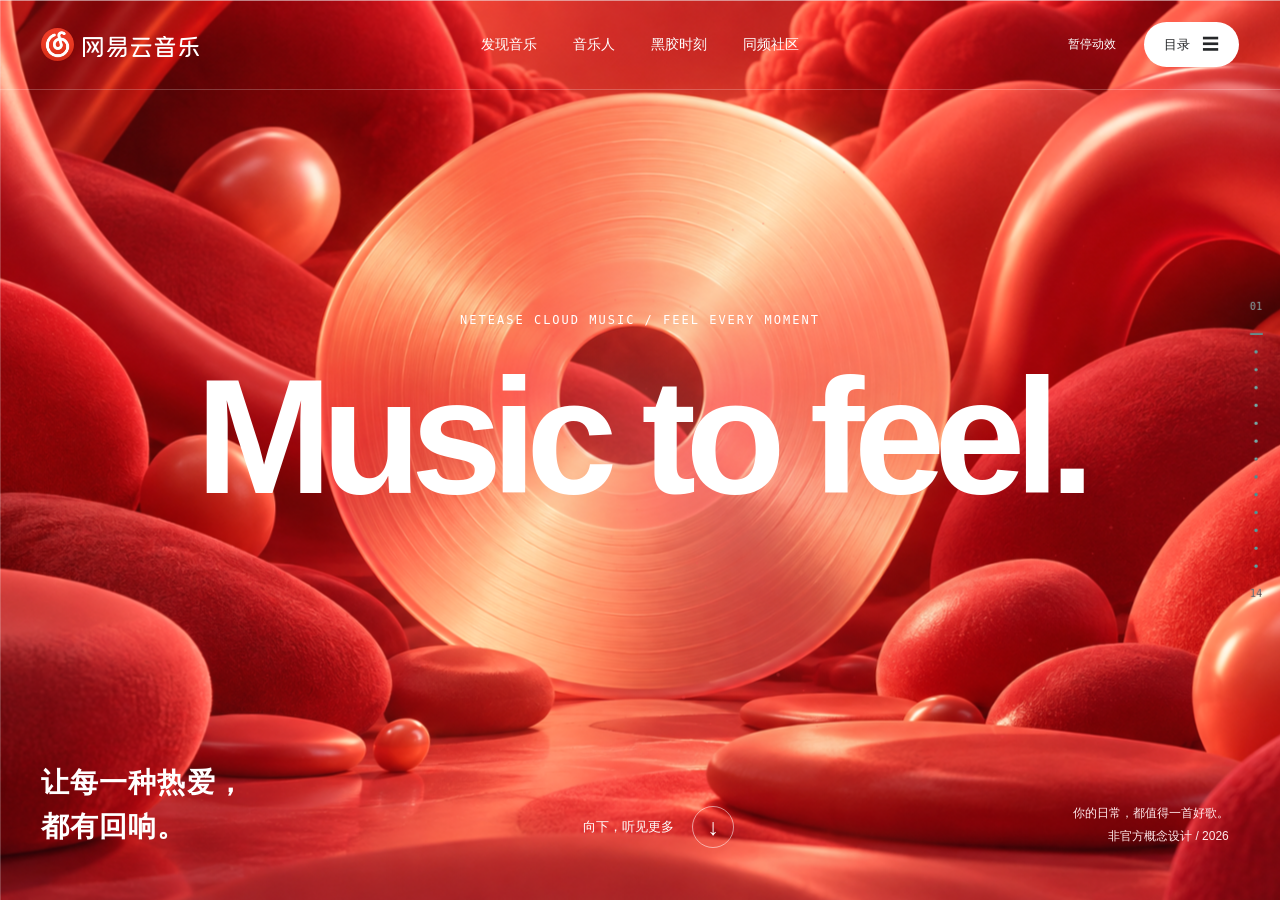
==== commit f59b64a5: "Revert "Add Monomode-inspired scenes and responsive layout" This reverts commit 0ffaf5d6531c9babed0f" ====
--- a/index.html
+++ b/index.html
@@ -1,5 +1,5 @@
 <!doctype html><html lang="zh-CN"><head>
-<meta charset="UTF-8"><meta name="viewport" content="width=device-width,initial-scale=1"><meta name="theme-color" content="#111111"><meta name="description" content="在网易云音乐，发现好音乐，遇见同频的人。17 个章节的沉浸式音乐概念体验，适合电脑与手机浏览。非官方网站。"><title>网易云音乐 · 每一种热爱，都有回响</title><link rel="icon" href="assets/netease-logo.jpg"><link rel="stylesheet" href="style.css"><link rel="stylesheet" href="v2.css"><script src="vendor/anime.umd.min.js" defer></script><script src="v2.js" defer></script><script src="app.js" defer></script><script src="motion.js" defer></script><script src="experience.js" defer></script></head><body>
+<meta charset="UTF-8"><meta name="viewport" content="width=device-width,initial-scale=1"><meta name="theme-color" content="#111111"><meta name="description" content="在网易云音乐，发现好音乐，遇见同频的人。14 个章节的沉浸式音乐概念体验。非官方网站。"><title>网易云音乐 · 每一种热爱，都有回响</title><link rel="icon" href="assets/netease-logo.jpg"><link rel="stylesheet" href="style.css"><script src="vendor/anime.umd.min.js" defer></script><script src="app.js" defer></script><script src="motion.js" defer></script><script src="experience.js" defer></script></head><body>
 <a class="skip-link" href="#daily">跳过开场，探索音乐</a>
 <header class="site-header"><a class="official-wordmark" href="#hero" aria-label="网易云音乐，返回首页"><img class="brand-symbol" src="assets/netease-logo.jpg" alt=""><span class="brand-name" aria-hidden="true"></span></a><nav class="desktop-nav" aria-label="主要导航"><a href="#daily">发现音乐</a><a href="#artists">音乐人</a><a href="#vinyl">黑胶时刻</a><a href="#community">同频社区</a></nav><div class="header-actions"><button id="motionToggle" class="motion-toggle" aria-pressed="false">暂停动效</button><button id="menuButton" class="menu-button" aria-expanded="false" aria-controls="chapterMenu">目录 <span>☰</span></button></div></header>
 <dialog id="chapterMenu" class="chapter-menu" aria-label="章节目录"><div class="menu-top"><span>EXPLORE YOUR MUSIC</span><button data-close="chapterMenu" aria-label="关闭目录">✕</button></div><div id="menuLinks"></div><p>十四个章节，一次音乐旅程。</p></dialog>
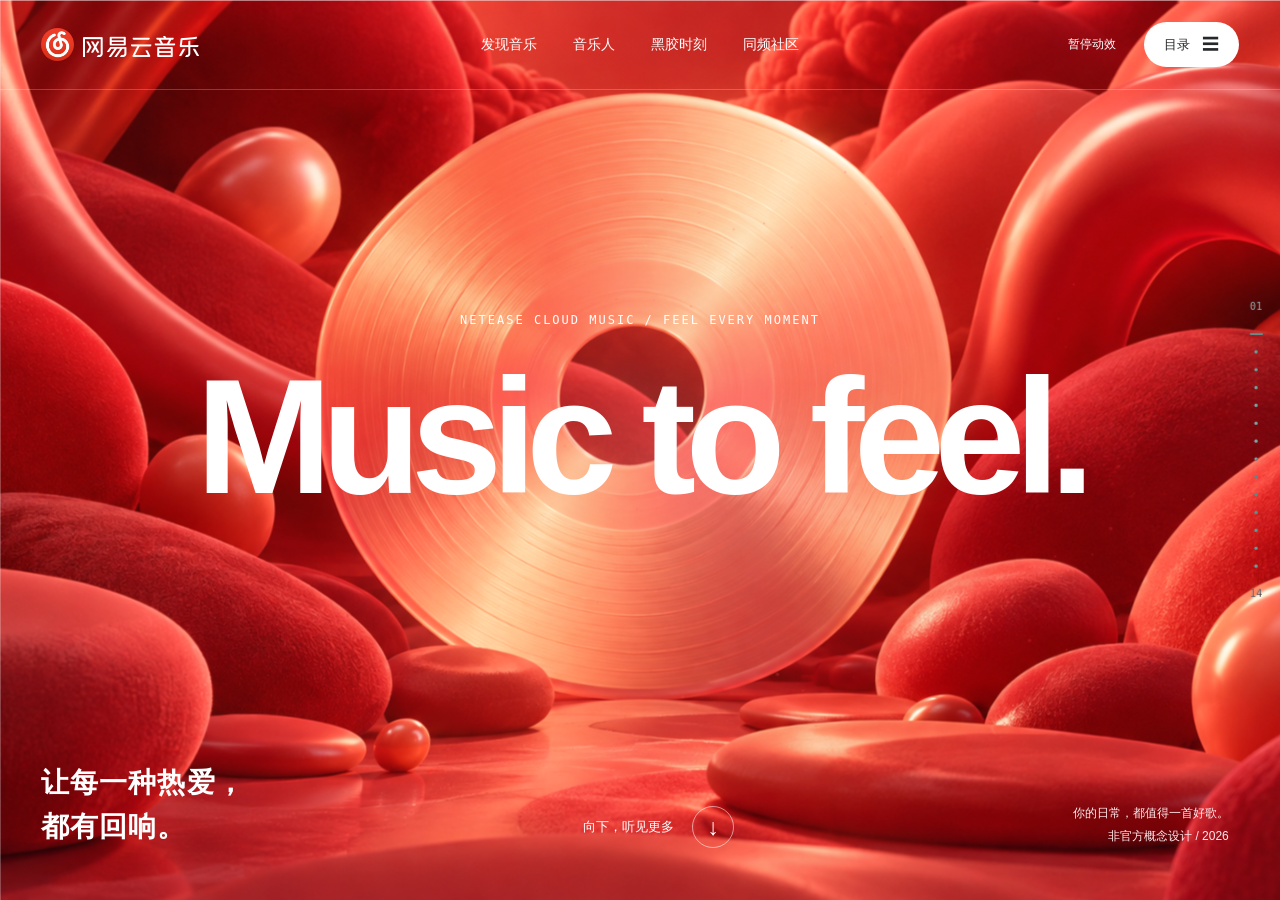
==== commit b98f8629: "Refine continuous opening motion and Goodpatch-inspired interactions" ====
--- a/index.html
+++ b/index.html
@@ -1,5 +1,5 @@
 <!doctype html><html lang="zh-CN"><head>
-<meta charset="UTF-8"><meta name="viewport" content="width=device-width,initial-scale=1"><meta name="theme-color" content="#111111"><meta name="description" content="在网易云音乐，发现好音乐，遇见同频的人。14 个章节的沉浸式音乐概念体验。非官方网站。"><title>网易云音乐 · 每一种热爱，都有回响</title><link rel="icon" href="assets/netease-logo.jpg"><link rel="stylesheet" href="style.css"><script src="vendor/anime.umd.min.js" defer></script><script src="app.js" defer></script><script src="motion.js" defer></script><script src="experience.js" defer></script></head><body>
+<meta charset="UTF-8"><meta name="viewport" content="width=device-width,initial-scale=1"><meta name="theme-color" content="#111111"><meta name="description" content="在网易云音乐，发现好音乐，遇见同频的人。17 个章节的沉浸式音乐概念体验，适合电脑与手机浏览。非官方网站。"><title>网易云音乐 · 每一种热爱，都有回响</title><link rel="icon" href="assets/netease-logo.jpg"><link rel="stylesheet" href="style.css"><link rel="stylesheet" href="v2.css?v=3"><link rel="stylesheet" href="goodpatch-extra.css?v=3"><script src="vendor/anime.umd.min.js" defer></script><script src="v2.js" defer></script><script src="app.js?v=5" defer></script><script src="motion.js?v=3" defer></script><script src="experience.js" defer></script><script src="goodpatch-extra.js" defer></script></head><body>
 <a class="skip-link" href="#daily">跳过开场，探索音乐</a>
 <header class="site-header"><a class="official-wordmark" href="#hero" aria-label="网易云音乐，返回首页"><img class="brand-symbol" src="assets/netease-logo.jpg" alt=""><span class="brand-name" aria-hidden="true"></span></a><nav class="desktop-nav" aria-label="主要导航"><a href="#daily">发现音乐</a><a href="#artists">音乐人</a><a href="#vinyl">黑胶时刻</a><a href="#community">同频社区</a></nav><div class="header-actions"><button id="motionToggle" class="motion-toggle" aria-pressed="false">暂停动效</button><button id="menuButton" class="menu-button" aria-expanded="false" aria-controls="chapterMenu">目录 <span>☰</span></button></div></header>
 <dialog id="chapterMenu" class="chapter-menu" aria-label="章节目录"><div class="menu-top"><span>EXPLORE YOUR MUSIC</span><button data-close="chapterMenu" aria-label="关闭目录">✕</button></div><div id="menuLinks"></div><p>十四个章节，一次音乐旅程。</p></dialog>
--- a/v2.css
+++ b/v2.css
@@ -0,0 +1,263 @@
+/* The second edition: three new scenes and a real small-screen layout. */
+/* Keep the record itself anchored while light and the pointer remain alive. */
+html .hero-art{object-position:center center;animation:none}
+html .orb-shade{animation:record-light 7s ease-in-out infinite alternate}
+html .orb-caption{left:var(--record-cx,50%);top:calc(var(--record-cy,50%) + var(--record-radius,145px) + 8px)}
+@keyframes record-light{from{opacity:.82}to{opacity:1}}
+html .scene-top{position:absolute;top:108px;left:4.5vw;right:4.5vw;z-index:5;display:flex;justify-content:space-between;gap:24px;border-top:1px solid currentColor;padding-top:15px;font:12px/1.5 ui-monospace,monospace;letter-spacing:1px;text-transform:uppercase}
+html .scene-next{position:absolute;right:4.5vw;bottom:33px;z-index:6;display:flex;gap:14px;align-items:center;font-size:13px}
+html .scene-next span{display:grid;place-items:center;width:42px;height:42px;border:1px solid currentColor;border-radius:50%;font-size:21px;transition:transform .35s,background .35s}
+html .scene-next:hover span{transform:translateY(5px);background:#fff;color:#251517}
+
+html .pulse-scene{height:100svh;min-height:650px;background:#130a0b;color:#fff;overflow:hidden;isolation:isolate}
+html .pulse-art{position:absolute;inset:0;width:100%;height:100%;object-fit:cover;object-position:center;z-index:-3;scale:1.14;translate:0 var(--scene-image-drift,0px);transition:scale 1.6s cubic-bezier(.16,1,.3,1)}
+html .pulse-scene.is-active .pulse-art{scale:1.02}
+html .pulse-shade{position:absolute;inset:0;z-index:-2;background:linear-gradient(90deg,#090809dc 0%,#09080970 45%,#09080915 100%),linear-gradient(0deg,#0a0709ce,transparent 52%)}
+html .pulse-curtain{position:absolute;inset:-20%;z-index:8;background:#e9eaed;transform:translateY(0) skewY(-9deg);transition:transform 1.25s cubic-bezier(.77,0,.18,1);pointer-events:none}
+html .pulse-scene.is-active .pulse-curtain{transform:translateY(-125%) skewY(-9deg)}
+html .pulse-giant{position:absolute;left:2vw;top:22%;z-index:-1;width:100%;font:900 clamp(110px,21.5vw,355px)/.78 Arial,sans-serif;letter-spacing:-.09em;white-space:nowrap;color:#ffffff1c;transform:translateY(var(--scene-drift,0px));pointer-events:none}
+html .pulse-giant span{display:block}
+html .pulse-giant span:nth-child(2){margin-left:14vw}
+html .pulse-copy{position:absolute;left:5vw;bottom:9%;z-index:3;max-width:630px;opacity:.5;transform:translateY(45px);transition:opacity .85s ease .25s,transform 1s cubic-bezier(.16,1,.3,1) .25s}
+html .pulse-scene.is-active .pulse-copy{opacity:1;transform:none}
+html .pulse-copy h2{font:700 clamp(50px,5.4vw,95px)/1.08 Arial,"PingFang SC",sans-serif;letter-spacing:-.06em;margin:18px 0 20px}
+html .pulse-copy p:last-child{font-size:16px;max-width:420px;color:#e0d2d2}
+
+html .echo-scene{height:100svh;min-height:650px;background:#e9eaed;color:#222529;overflow:hidden;isolation:isolate}
+html .echo-orb{position:absolute;border-radius:50%;filter:blur(5px);pointer-events:none;animation:echo-float 9s ease-in-out infinite alternate}
+html .echo-orb-one{width:min(26vw,380px);aspect-ratio:1;left:-5%;top:27%;background:radial-gradient(circle at 65% 35%,#ffd8a1 0%,#f37e5f 42%,#d72f43 65%,#7463a7 88%);opacity:.65}
+html .echo-orb-two{width:min(14vw,210px);aspect-ratio:1;right:2%;bottom:4%;background:radial-gradient(circle at 30% 25%,#ffe0a4,#eb5647 52%,#5654a9 95%);opacity:.75;animation-delay:-4s}
+html .echo-giant{position:absolute;top:13%;left:2.5vw;right:2vw;margin:0;font:900 clamp(150px,28vw,460px)/.85 Arial,sans-serif;letter-spacing:-.11em;color:#202327;white-space:nowrap;transform:translateY(var(--scene-drift,0px));pointer-events:none}
+html .echo-top>span:first-child{position:relative;background:#e9eaed;padding-right:12px}
+html .echo-content{position:absolute;z-index:3;top:27%;left:13vw;right:8vw;bottom:8%;display:grid;grid-template-columns:minmax(250px,38%) 1fr;align-items:center;gap:8vw}
+html .echo-cover-wrap{position:relative;width:min(31vw,440px);aspect-ratio:1;filter:drop-shadow(22px 28px 24px #1f202b38);transform:rotate(-7deg);animation:echo-cover-float 8s ease-in-out infinite alternate}
+html .echo-cover-wrap img{width:100%;height:100%;object-fit:cover;border:9px solid #f6f6f7}
+html .echo-orbit{position:absolute;inset:-24px;border:1px solid #22252950;border-radius:50%;transform:scale(1.14);pointer-events:none}
+html .echo-copy{position:relative;margin-top:9vw;max-width:570px;opacity:.4;transform:translateY(50px);transition:opacity .9s ease .2s,transform 1s cubic-bezier(.16,1,.3,1) .2s}
+html .echo-scene.is-active .echo-copy{opacity:1;transform:none}
+html .echo-copy h2{font:700 clamp(34px,3.5vw,62px)/1.24 Arial,"PingFang SC",sans-serif;letter-spacing:-.055em;margin:16px 0}
+html .echo-copy>p:not(.eyebrow){font-size:16px;line-height:1.8;max-width:440px}
+html .echo-controls{display:flex;align-items:center;gap:20px;margin:25px 0 12px;font:13px ui-monospace,monospace}
+html .echo-controls button{width:47px;height:47px;border:1px solid #22252980;border-radius:50%;font-size:22px;transition:background .3s,color .3s,transform .3s}
+html .echo-controls button:hover{background:#e72b36;color:#fff;border-color:#e72b36;transform:scale(1.08)}
+html .echo-bottom{position:absolute;left:4.5vw;right:4.5vw;bottom:22px;display:flex;justify-content:space-between;gap:12px;border-top:1px solid #22252960;padding-top:12px;font:12px ui-monospace,monospace;letter-spacing:.8px}
+
+html .encore-scene{position:relative;min-height:100svh;padding:108px 4.5vw 36px;background:#dedfe2;color:#252729;overflow:hidden}
+html .encore-scene .scene-top{position:relative;left:auto;right:auto;top:auto;padding-top:15px}
+html .encore-heading{display:grid;grid-template-columns:1fr minmax(220px,330px);align-items:end;gap:6vw;margin:5vh 0 4vh}
+html .encore-heading .eyebrow{grid-column:1/-1;margin:0;color:#dc343c}
+html .encore-heading h2{font:700 clamp(56px,7vw,120px)/1.02 Arial,"PingFang SC",sans-serif;letter-spacing:-.065em;margin:0}
+html .encore-heading h2 em{font-style:normal;color:#e72b36}
+html .encore-heading>p:last-child{font-size:16px;line-height:1.85;margin:0 0 8px}
+html .encore-gallery{display:grid;grid-template-columns:repeat(3,1fr);gap:1.5vw;align-items:start}
+html .encore-gallery article{position:relative;overflow:hidden;background:#c8c8ce;aspect-ratio:1.05;clip-path:inset(0 0 100% 0);transform:translateY(45px);transition:clip-path 1.1s cubic-bezier(.16,1,.3,1),transform 1.1s cubic-bezier(.16,1,.3,1)}
+html .encore-scene.is-active .encore-gallery article{clip-path:inset(0 0 0 0);transform:none}
+html .encore-gallery article:nth-child(2){transition-delay:.13s}
+html .encore-gallery article:nth-child(3){transition-delay:.26s}
+html .encore-gallery img{width:100%;height:100%;object-fit:cover;transition:scale .8s cubic-bezier(.16,1,.3,1)}
+html .encore-gallery article:hover img{scale:1.07}
+html .encore-gallery span{position:absolute;bottom:0;left:0;right:0;padding:30px 18px 14px;background:linear-gradient(transparent,#000b);color:#fff;font:13px ui-monospace,monospace}
+html .encore-bottom{display:flex;justify-content:space-between;gap:20px;margin-top:25px;padding-top:18px;border-top:1px solid #25272950;font:13px ui-monospace,monospace}
+html .encore-bottom a{font-family:Arial,"PingFang SC",sans-serif;font-size:15px;transition:color .25s,letter-spacing .25s}
+html .encore-bottom a:hover{color:#e72b36;letter-spacing:.03em}
+
+@keyframes echo-float{from{translate:-9px 8px;scale:.94}to{translate:18px -14px;scale:1.05}}
+@keyframes echo-cover-float{from{translate:0 6px}to{translate:0 -10px}}
+
+@media(max-width:1023px){html .page{min-width:0}}
+@media(max-width:800px){
+  html,html body{width:100%;max-width:100%;overflow:hidden}
+  html .page{width:100%;min-width:0;overflow-y:auto;overflow-x:clip;overscroll-behavior-y:contain}
+  html body>.site-header{height:66px;min-width:0;padding:7px 15px;border-bottom:1px solid #ffffff30}
+  html .official-wordmark{width:157px;height:48px;gap:3px;transform:none}
+  html .brand-symbol{width:30px;height:30px}
+  html .brand-name{width:122px;height:48px;background-position:-40px -10px;scale:.88;transform-origin:left center}
+  html .header-actions{gap:7px}
+  html .motion-toggle{font-size:11px;white-space:nowrap}
+  html .menu-button{padding:9px 12px;font-size:12px;gap:5px}
+  html .menu-button span{font-size:15px}
+  html body.header-floating>.site-header{top:8px;left:8px;right:8px;height:60px;padding:7px 12px}
+  html .chapter-rail{display:none}
+  html .opening-stage{height:100svh;min-height:0}
+  html .opening-story{height:260svh}
+  html .opening-stage>.hero,html .opening-stage>.discovery{min-height:0;height:100%}
+  html .hero-heading{top:37%;left:5vw;right:5vw;bottom:auto;transform:translateY(-50%);text-align:left}
+  html .hero-heading .eyebrow{font-size:11px;line-height:1.5;margin-bottom:15px;letter-spacing:1px}
+  html .hero h1{font-size:clamp(66px,15vw,118px);line-height:.92;white-space:normal;max-width:640px}
+  html .headline-line{display:block;padding:0;overflow-wrap:normal}
+  html .hero-bottom{bottom:32px;left:5vw;right:5vw;align-items:end;gap:13px}
+  html .hero-bottom>p{font-size:clamp(20px,5.5vw,30px);line-height:1.45}
+  html .hero-bottom>span{display:none}
+  html .hero-next{font-size:11px;gap:7px;text-align:right}
+  html .hero-next span{width:36px;height:36px;flex-shrink:0;font-size:17px}
+  html .opening-stage>.discovery{display:flex;flex-direction:column;justify-content:space-between;align-items:stretch;padding:88px 6vw 35px;gap:0}
+  html .discovery-side{width:100%}
+  html .discovery-right{text-align:right}
+  html .pill-label{font-size:10px;padding:3px 10px;margin-bottom:8px}
+  html .discovery h2{font-size:clamp(32px,7.4vw,54px);line-height:1.03;margin-bottom:8px}
+  html .discovery h3{font-size:clamp(18px,4.3vw,26px);line-height:1.32;margin-bottom:5px}
+  html .discovery-side>p:not(.pill-label){font-size:14px;line-height:1.5;margin-bottom:5px}
+  html .circle-link{gap:7px;font-size:14px}
+  html .circle-link i{width:25px;height:25px;font-size:15px}
+  html .orb-caption{display:none}
+  html .full-screen{height:100svh;min-height:0}
+  html .roaming{background:#0b0608 url('assets/sound-world.png') 58% center/cover no-repeat}
+  html .roaming-shade{background:linear-gradient(90deg,#080608d9,#08060854)}
+  html #asciiCanvas{opacity:.18}
+  html .roaming-copy{padding:18vh 6vw 0}
+  html .cargo-title{font-size:clamp(50px,10.8vw,86px);line-height:1.11;margin:20px 0}
+  html .roaming-copy>p:not(.eyebrow){font-size:15px;line-height:1.7}
+  html .roaming-aside{display:none}
+  html .scroll-prompt{bottom:18px;font-size:11px}
+  html .scroll-prompt span{width:37px;height:37px}
+
+  html .pulse-scene{height:100svh;min-height:0}
+  html .scene-top{top:80px;left:6vw;right:6vw;font-size:10px;letter-spacing:.6px}
+  html .scene-top span:last-child{text-align:right}
+  html .pulse-art{object-position:58% center}
+  html .pulse-shade{background:linear-gradient(0deg,#090809e8,#09080936 72%),linear-gradient(90deg,#09080991,transparent)}
+  html .pulse-giant{top:28%;left:3vw;font-size:29vw;line-height:.88}
+  html .pulse-giant span:nth-child(2){margin-left:1vw}
+  html .pulse-copy{left:6vw;right:6vw;bottom:10%;max-width:520px}
+  html .pulse-copy h2{font-size:clamp(45px,9vw,72px);line-height:1.13}
+  html .pulse-copy p:last-child{font-size:15px;line-height:1.6;max-width:320px}
+  html .scene-next{right:6vw;bottom:17px;font-size:11px}
+  html .scene-next span{width:34px;height:34px;font-size:17px}
+
+  html .echo-scene{height:100svh;min-height:0}
+  html .echo-giant{top:17%;left:3vw;font-size:29vw;line-height:.9}
+  html .echo-orb-one{width:180px;left:-45px;top:31%;opacity:.5}
+  html .echo-orb-two{width:100px;right:-20px;bottom:18%}
+  html .echo-content{top:30%;bottom:8%;left:6vw;right:6vw;display:flex;flex-direction:column;align-items:center;justify-content:flex-start;gap:16px}
+  html .echo-cover-wrap{width:min(43vw,220px);max-width:220px;flex-shrink:0;transform:rotate(-5deg)}
+  html .echo-cover-wrap img{border-width:5px}
+  html .echo-orbit{inset:-12px}
+  html .echo-copy{margin:0;text-align:center;max-width:500px}
+  html .echo-copy .eyebrow{font-size:10px;margin:0}
+  html .echo-copy h2{font-size:clamp(25px,6vw,38px);line-height:1.2;margin:7px 0}
+  html .echo-copy>p:not(.eyebrow){font-size:14px;line-height:1.5;margin:0 auto;max-width:320px}
+  html .echo-controls{justify-content:center;margin:12px 0 4px;gap:17px}
+  html .echo-controls button{width:40px;height:40px;font-size:19px}
+  html .echo-copy .text-link{font-size:13px;padding:5px 0}
+  html .echo-bottom{left:6vw;right:6vw;bottom:12px;font-size:10px}
+
+  html .editorial{padding:85px 6vw 70px;min-height:0}
+  html .section-top{margin-bottom:35px;font-size:11px}
+  html .section-top span:last-child{max-width:155px;font-size:10px;line-height:1.45}
+  html .section-heading{display:block;margin-bottom:32px}
+  html .section-heading p{width:auto;margin-top:18px;font-size:15px}
+  html .section-heading>h3{font-size:22px}
+  html .mega-title{font-size:clamp(52px,11vw,96px);line-height:.93;margin:0 0 42px;overflow-wrap:anywhere}
+  html .daily-layout{display:block}
+  html .daily .mood-tabs{position:static;display:flex;flex-direction:row;flex-wrap:wrap;gap:5px;margin:0 0 20px}
+  html .mood-tabs button{font-size:13px;background:#fff;border-radius:20px;padding:8px 13px}
+  html .mood-tabs button:before{display:none}
+  html .mood-tabs button[aria-pressed=true]{background:#e72b36;color:#fff}
+  html .album-grid{grid-template-columns:repeat(2,minmax(0,1fr));gap:22px 14px}
+  html .album-cover img{padding:15px}
+  html .album-card h3{font-size:17px;margin:11px 0 4px}
+  html .album-card p{font-size:13px}
+  html #filterStatus{margin:25px 0 0}
+  html .collection{display:block;padding:85px 6vw 65px}
+  html .collection-intro{position:static;top:auto}
+  html .collection-intro h2{font-size:clamp(38px,8vw,62px)}
+  html .collection-intro nav{flex-direction:row;flex-wrap:wrap;gap:13px;margin:25px 0 35px}
+  html .stack-card{height:62svh;min-height:390px;top:76px;margin-bottom:22px}
+  html .stack-card>div{left:20px;right:20px;bottom:22px}
+  html .stack-card h3{font-size:38px}
+  html .artist-gallery{grid-template-columns:repeat(2,minmax(0,1fr));gap:24px 12px;margin-top:30px;padding-bottom:35px}
+  html .artist-card:nth-child(even){padding-top:0;transform:translateY(35px)}
+  html .artist-portrait{height:clamp(215px,47vw,380px)}
+  html .artist-portrait:after{width:55px;height:55px;font-size:10px;left:50%;top:50%;opacity:.75;transform:translate(-50%,-50%);box-shadow:none}
+  html .artist-info{display:block;padding-top:10px}
+  html .artist-info h3{font-size:18px}
+  html .artist-info span{display:block;font-size:12px;margin-top:4px}
+  html .musician-feature{display:block}
+  html .feature-photo{height:55svh;min-height:320px}
+  html .feature-copy{padding:60px 6vw 80px}
+  html .feature-copy h2{font-size:clamp(42px,8.5vw,70px)}
+  html .feature-copy p{font-size:15px}
+  html .vinyl-layout{display:block}
+  html .vinyl-copy h2{font-size:clamp(46px,9vw,75px)}
+  html .record-stage{margin-top:25px;max-height:none}
+  html .album-feature{display:block}
+  html .album-feature-image{max-width:520px;margin-bottom:25px}
+  html .album-feature-copy h2{font-size:clamp(46px,9vw,75px)}
+  html .live-section{height:100svh;min-height:620px;border-radius:32px 32px 0 0}
+  html .live-copy{padding:17vh 6vw 0;max-width:600px}
+  html .live-copy h2{font-size:clamp(45px,9vw,75px)}
+  html .live-copy p{font-size:15px}
+  html .live-massive{font-size:17vw;bottom:75px}
+  html .photo-note{right:6vw;bottom:15px;left:6vw;text-align:right;font-size:11px}
+  html .quote-grid{grid-template-columns:1fr;gap:16px}
+  html .quote-card{min-height:0}
+  html .connection-layout{display:block}
+  html .connection-layout h2{font-size:clamp(48px,9vw,75px)}
+  html .sound-map{margin:25px 0 45px}
+  html .moment-layout{display:block}
+  html .moment-time{width:100%;max-width:430px;margin:0 auto 40px}
+  html .moment-time>span{font-size:clamp(68px,15vw,100px)}
+  html .moment-layout h2{font-size:clamp(42px,8vw,70px)}
+  html .download-section{padding:80px 6vw 0}
+  html .download-main{padding:15px 0 70px;text-align:left}
+  html .download-main>img{position:static;display:block;width:78px;height:78px;margin:12px 0 26px;border-radius:20px;transform:none}
+  html .download-main h2{font-size:clamp(63px,12vw,95px);max-width:100%;line-height:.97}
+  html .download-main h2 .download-cn{font-size:22px;margin-top:22px}
+  html .footer-word{font-size:12vw}
+  html footer{display:block}
+  html footer>div{flex-wrap:wrap;margin-top:20px}
+  html .chapter-menu{overflow-y:auto;padding:30px 6vw;background:#e72b36;color:#fff}
+  html .chapter-menu .menu-top,html .chapter-menu .menu-top button{color:#fff}
+  html .chapter-menu #menuLinks a{color:#fff}
+  html .chapter-menu #menuLinks{display:grid;grid-template-columns:1fr;gap:0;margin-top:35px}
+  html .chapter-menu #menuLinks a{font-size:21px;padding:12px 0;border-color:#ffffff6b}
+  html .chapter-menu #menuLinks a span{color:#fff;min-width:22px}
+  html .chapter-menu>p{color:#fff;opacity:.8}
+  html .artist-dialog[open]{display:block;width:min(90vw,520px)}
+  html .artist-dialog>img{height:min(43svh,350px)}
+  html .artist-dialog>div{padding:30px 22px}
+  html .credits-dialog{padding:50px 24px 30px}
+
+  html .encore-scene{padding:82px 6vw 35px}
+  html .encore-scene .scene-top{top:auto;left:auto;right:auto}
+  html .encore-heading{display:block;margin:35px 0 28px}
+  html .encore-heading h2{font-size:clamp(47px,9vw,74px);margin:12px 0 20px}
+  html .encore-heading>p:last-child{font-size:15px;max-width:520px}
+  html .encore-gallery{grid-template-columns:repeat(2,minmax(0,1fr));gap:10px}
+  html .encore-gallery article{aspect-ratio:.9}
+  html .encore-gallery article:last-child{grid-column:1/-1;aspect-ratio:1.8}
+  html .encore-gallery span{font-size:11px;padding:22px 10px 9px}
+  html .encore-bottom{font-size:11px;align-items:center}
+  html .encore-bottom a{font-size:13px;text-align:right}
+}
+@media(max-width:420px){
+  html .scene-top span:first-child{white-space:nowrap}
+  html .scene-top span:last-child{display:none}
+  html .section-top span:last-child{display:none}
+  html .hero h1{font-size:16vw}
+  html .hero-bottom>p{font-size:19px}
+  html .hero-next{max-width:125px}
+  html .discovery h2{font-size:8vw}
+  html .discovery h3{font-size:17px}
+  html .discovery-side>p:not(.pill-label){font-size:14px}
+  html .echo-giant{top:17%;font-size:29.5vw}
+  html .echo-cover-wrap{width:42vw}
+  html .echo-copy h2{font-size:25px}
+  html .echo-bottom span:first-child{display:none}
+  html .echo-bottom{justify-content:flex-end}
+  html .chapter-menu #menuLinks a{font-size:19px}
+}
+html body.motion-paused .pulse-curtain{transform:translateY(-125%) skewY(-9deg)!important}
+html body.motion-paused .pulse-copy,html body.motion-paused .echo-copy{opacity:1!important;transform:none!important}
+html body.motion-paused .encore-gallery article{clip-path:none!important;transform:none!important}
+html body.motion-paused .echo-orb,html body.motion-paused .echo-cover-wrap{animation:none!important}
+html body.motion-paused .pulse-art{translate:0 0!important;transition:none!important}
+html body.motion-paused .pulse-giant,html body.motion-paused .echo-giant{transform:none!important}
+@media(prefers-reduced-motion:reduce){
+  html .pulse-curtain{display:none!important}
+  html .pulse-copy,html .echo-copy{opacity:1!important;transform:none!important}
+  html .encore-gallery article{clip-path:none!important;transform:none!important}
+  html .echo-orb,html .echo-cover-wrap{animation:none!important}
+  html .pulse-art{translate:0 0!important}
+  html .pulse-giant,html .echo-giant{transform:none!important}
+}
--- a/goodpatch-extra.css
+++ b/goodpatch-extra.css
@@ -0,0 +1,165 @@
+/* Editorial interactions inspired by, but independently implemented from,
+   Goodpatch's large-type rhythm and tactile transition language. */
+
+html .collection-intro nav a {
+  position: relative;
+  display: inline-flex;
+  align-items: center;
+  width: fit-content;
+  gap: 14px;
+  padding-bottom: 8px;
+  transition: opacity .3s ease, translate .4s cubic-bezier(.16,1,.3,1);
+}
+html .collection-intro nav a::after {
+  content: '↗';
+  font-size: 19px;
+  line-height: 1;
+  transition: transform .45s cubic-bezier(.16,1,.3,1);
+}
+html .collection-intro nav a::before {
+  content: '';
+  position: absolute;
+  left: 0;
+  right: 0;
+  bottom: 0;
+  height: 1px;
+  background: currentColor;
+  transform: scaleX(0);
+  transform-origin: left center;
+  transition: transform .6s cubic-bezier(.16,1,.3,1);
+}
+html .collection-intro nav a:hover,
+html .collection-intro nav a:focus-visible { opacity: 1; translate: 5px 0; }
+html .collection-intro nav a:hover::before,
+html .collection-intro nav a:focus-visible::before { transform: scaleX(1); }
+html .collection-intro nav a:hover::after,
+html .collection-intro nav a:focus-visible::after { transform: translate(3px,-3px) rotate(8deg); }
+
+.gp-cover-follower {
+  position: fixed;
+  z-index: 38;
+  left: 0;
+  top: 0;
+  width: 174px;
+  pointer-events: none;
+  opacity: 0;
+  transform: translate(-50%,-50%) scale(.75) rotate(-8deg);
+  transform-origin: center;
+  filter: drop-shadow(0 18px 22px #22050766);
+  transition: opacity .28s ease, transform .42s cubic-bezier(.16,1,.3,1);
+  visibility: hidden;
+}
+.gp-cover-follower.is-visible {
+  visibility: visible;
+  opacity: 1;
+  transform: translate(-50%,-50%) scale(1) rotate(5deg);
+}
+.gp-cover-follower__image {
+  width: 100%;
+  aspect-ratio: 1;
+  padding: 7px;
+  background: #fff;
+  overflow: hidden;
+}
+.gp-cover-follower__image img { width: 100%; height: 100%; object-fit: cover; }
+.gp-cover-follower__caption {
+  display: block;
+  margin-top: 7px;
+  color: #fff;
+  font: 11px/1.35 ui-monospace,monospace;
+  letter-spacing: .08em;
+  text-shadow: 0 1px 7px #26050d;
+}
+
+html #community { position: relative; isolation: isolate; }
+.gp-community-runner {
+  position: absolute;
+  z-index: 0;
+  top: 145px;
+  left: 0;
+  width: 100%;
+  height: 73px;
+  overflow: hidden;
+  display: flex;
+  align-items: center;
+  pointer-events: none;
+  border-bottom: 1px solid #e72b3626;
+  mask-image: linear-gradient(90deg,transparent,#000 7%,#000 93%,transparent);
+}
+.gp-community-runner__track {
+  display: flex;
+  flex: 0 0 auto;
+  width: max-content;
+  animation: gp-runner 23s linear infinite;
+  animation-play-state: paused;
+}
+.gp-near .gp-community-runner__track { animation-play-state: running; }
+.gp-community-runner__track span {
+  flex: 0 0 auto;
+  white-space: nowrap;
+  font: 900 clamp(38px,5.4vw,76px)/1 Arial,sans-serif;
+  letter-spacing: -.07em;
+  color: transparent;
+  -webkit-text-stroke: 1px #e72b3660;
+  padding-right: .3em;
+}
+@keyframes gp-runner { to { transform: translateX(-50%); } }
+
+html #connections { position: relative; isolation: isolate; overflow: hidden; }
+html #connections > .section-top,
+html #connections > .connection-layout { position: relative; z-index: 1; }
+.gp-connections-sweep {
+  position: absolute;
+  z-index: 0;
+  left: 82%;
+  top: 52%;
+  width: min(72vw,1000px);
+  aspect-ratio: 1;
+  border-radius: 50%;
+  pointer-events: none;
+  background: radial-gradient(circle at center,#77111f 0%,#aa1329 47%,#d91c32 67%,#ef233700 76%);
+  opacity: .9;
+  transform: translate(-50%,-50%) scale(var(--gp-sweep-scale,.18));
+  will-change: transform;
+}
+.gp-connections-sweep::after {
+  content: '';
+  position: absolute;
+  inset: 22%;
+  border: 1px solid #ffffff31;
+  border-radius: 50%;
+  box-shadow: 0 0 0 45px #ffffff08,0 0 0 90px #ffffff05;
+}
+.gp-node-ripple {
+  position: absolute;
+  z-index: 2;
+  width: 32px;
+  height: 32px;
+  border: 2px solid #fff8;
+  border-radius: 50%;
+  pointer-events: none;
+  transform: translate(-50%,-50%);
+  animation: gp-node-ping 1.05s cubic-bezier(.16,1,.3,1) forwards;
+}
+@keyframes gp-node-ping {
+  0% { opacity: .9; transform: translate(-50%,-50%) scale(.4); }
+  100% { opacity: 0; transform: translate(-50%,-50%) scale(7); }
+}
+
+@media (max-width: 800px) {
+  .gp-cover-follower { display: none; }
+  .gp-community-runner { display: none; }
+  .gp-connections-sweep { width: 120vw; left: 78%; top: 60%; opacity: .5; }
+}
+
+@media (prefers-reduced-motion: reduce) {
+  .gp-cover-follower { display: none !important; }
+  .gp-community-runner__track { animation: none !important; }
+  .gp-node-ripple { display: none !important; }
+  html .collection-intro nav a,
+  html .collection-intro nav a::before,
+  html .collection-intro nav a::after { transition: none !important; }
+}
+html body.motion-paused .gp-cover-follower { display: none !important; }
+html body.motion-paused .gp-community-runner__track { animation-play-state: paused !important; }
+html body.motion-paused .gp-node-ripple { display: none !important; }
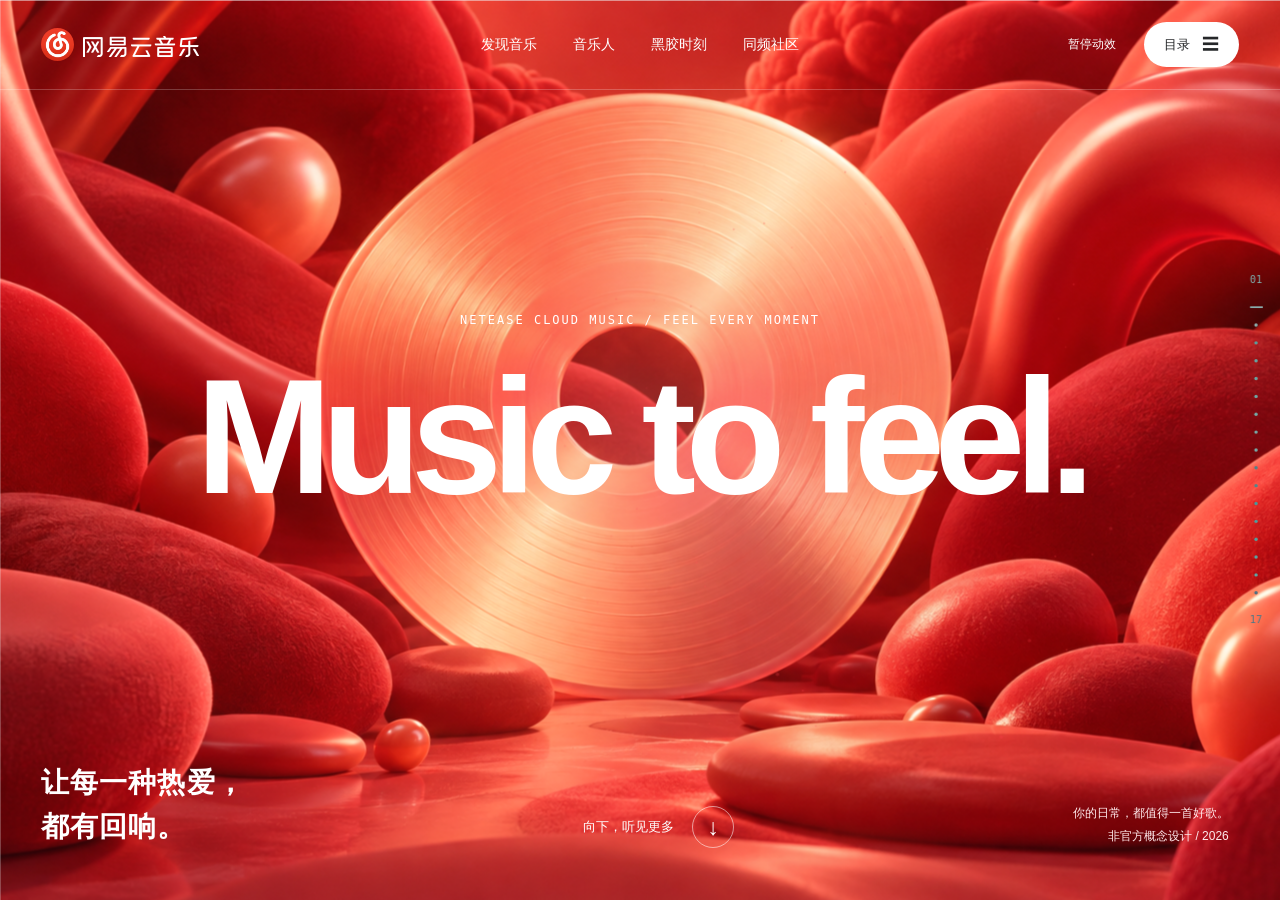
==== commit c141fc0b: "Polish mobile motion and touch interactions" ====
--- a/index.html
+++ b/index.html
@@ -1,5 +1,5 @@
 <!doctype html><html lang="zh-CN"><head>
-<meta charset="UTF-8"><meta name="viewport" content="width=device-width,initial-scale=1"><meta name="theme-color" content="#111111"><meta name="description" content="在网易云音乐，发现好音乐，遇见同频的人。17 个章节的沉浸式音乐概念体验，适合电脑与手机浏览。非官方网站。"><title>网易云音乐 · 每一种热爱，都有回响</title><link rel="icon" href="assets/netease-logo.jpg"><link rel="stylesheet" href="style.css"><link rel="stylesheet" href="v2.css?v=3"><link rel="stylesheet" href="goodpatch-extra.css?v=3"><script src="vendor/anime.umd.min.js" defer></script><script src="v2.js" defer></script><script src="app.js?v=5" defer></script><script src="motion.js?v=3" defer></script><script src="experience.js" defer></script><script src="goodpatch-extra.js" defer></script></head><body>
+<meta charset="UTF-8"><meta name="viewport" content="width=device-width,initial-scale=1"><meta name="theme-color" content="#111111"><meta name="description" content="在网易云音乐，发现好音乐，遇见同频的人。17 个章节的沉浸式音乐概念体验，适合电脑与手机浏览。非官方网站。"><title>网易云音乐 · 每一种热爱，都有回响</title><link rel="icon" href="assets/netease-logo.jpg"><link rel="stylesheet" href="style.css"><link rel="stylesheet" href="v2.css?v=5"><link rel="stylesheet" href="goodpatch-extra.css?v=3"><script src="vendor/anime.umd.min.js" defer></script><script src="v2.js?v=5" defer></script><script src="app.js?v=6" defer></script><script src="motion.js?v=3" defer></script><script src="experience.js" defer></script><script src="goodpatch-extra.js" defer></script></head><body>
 <a class="skip-link" href="#daily">跳过开场，探索音乐</a>
 <header class="site-header"><a class="official-wordmark" href="#hero" aria-label="网易云音乐，返回首页"><img class="brand-symbol" src="assets/netease-logo.jpg" alt=""><span class="brand-name" aria-hidden="true"></span></a><nav class="desktop-nav" aria-label="主要导航"><a href="#daily">发现音乐</a><a href="#artists">音乐人</a><a href="#vinyl">黑胶时刻</a><a href="#community">同频社区</a></nav><div class="header-actions"><button id="motionToggle" class="motion-toggle" aria-pressed="false">暂停动效</button><button id="menuButton" class="menu-button" aria-expanded="false" aria-controls="chapterMenu">目录 <span>☰</span></button></div></header>
 <dialog id="chapterMenu" class="chapter-menu" aria-label="章节目录"><div class="menu-top"><span>EXPLORE YOUR MUSIC</span><button data-close="chapterMenu" aria-label="关闭目录">✕</button></div><div id="menuLinks"></div><p>十四个章节，一次音乐旅程。</p></dialog>
--- a/v2.css
+++ b/v2.css
@@ -63,6 +63,7 @@
 
 @keyframes echo-float{from{translate:-9px 8px;scale:.94}to{translate:18px -14px;scale:1.05}}
 @keyframes echo-cover-float{from{translate:0 6px}to{translate:0 -10px}}
+@keyframes mobile-record-light{from{transform:translateX(-12%) rotate(-4deg);opacity:.35}to{transform:translateX(12%) rotate(4deg);opacity:.65}}
 
 @media(max-width:1023px){html .page{min-width:0}}
 @media(max-width:800px){
@@ -217,6 +218,12 @@
   html .artist-dialog>img{height:min(43svh,350px)}
   html .artist-dialog>div{padding:30px 22px}
   html .credits-dialog{padding:50px 24px 30px}
+  html .motion-toggle,html .menu-button{min-height:44px}
+  html .hero-next span,html .scroll-prompt span,html .scene-next span{width:44px;height:44px}
+  html .echo-controls button{width:48px;height:48px}
+  html .echo-cover-wrap{touch-action:pan-y}
+  html .collection-intro nav a{min-height:44px}
+  html .orb-shade::after{content:"";position:absolute;inset:-8% -35%;pointer-events:none;background:linear-gradient(110deg,transparent 28%,#fff2 43%,#ffd7bf3d 48%,transparent 62%);mix-blend-mode:screen;animation:mobile-record-light 9s ease-in-out infinite alternate}
 
   html .encore-scene{padding:82px 6vw 35px}
   html .encore-scene .scene-top{top:auto;left:auto;right:auto}
@@ -236,7 +243,9 @@
   html .section-top span:last-child{display:none}
   html .hero h1{font-size:16vw}
   html .hero-bottom>p{font-size:19px}
-  html .hero-next{max-width:125px}
+  html .hero-next{max-width:none;white-space:nowrap}
+  html .header-actions,html .menu-button{flex-shrink:0}
+  html .menu-button{white-space:nowrap}
   html .discovery h2{font-size:8vw}
   html .discovery h3{font-size:17px}
   html .discovery-side>p:not(.pill-label){font-size:14px}
@@ -247,10 +256,21 @@
   html .echo-bottom{justify-content:flex-end}
   html .chapter-menu #menuLinks a{font-size:19px}
 }
+@media(max-width:360px){
+  html body>.site-header{padding-left:10px;padding-right:10px}
+  html body.header-floating>.site-header{left:5px;right:5px;padding-left:9px;padding-right:9px}
+  html .official-wordmark{width:132px;gap:1px;flex-shrink:0}
+  html .brand-symbol{width:27px;height:27px}
+  html .brand-name{scale:.76}
+  html .header-actions{gap:3px}
+  html .motion-toggle{font-size:10px;padding-left:2px;padding-right:2px}
+  html .menu-button{padding-left:9px;padding-right:9px}
+}
 html body.motion-paused .pulse-curtain{transform:translateY(-125%) skewY(-9deg)!important}
 html body.motion-paused .pulse-copy,html body.motion-paused .echo-copy{opacity:1!important;transform:none!important}
 html body.motion-paused .encore-gallery article{clip-path:none!important;transform:none!important}
 html body.motion-paused .echo-orb,html body.motion-paused .echo-cover-wrap{animation:none!important}
+html body.motion-paused .orb-shade,html body.motion-paused .orb-shade::after{animation:none!important}
 html body.motion-paused .pulse-art{translate:0 0!important;transition:none!important}
 html body.motion-paused .pulse-giant,html body.motion-paused .echo-giant{transform:none!important}
 @media(prefers-reduced-motion:reduce){
@@ -258,6 +278,78 @@
   html .pulse-copy,html .echo-copy{opacity:1!important;transform:none!important}
   html .encore-gallery article{clip-path:none!important;transform:none!important}
   html .echo-orb,html .echo-cover-wrap{animation:none!important}
+  html .orb-shade,html .orb-shade::after{animation:none!important}
   html .pulse-art{translate:0 0!important}
   html .pulse-giant,html .echo-giant{transform:none!important}
 }
+
+/* Touch-first counterparts to the desktop's floating covers and type runner. */
+@media(max-width:800px){
+  html body .collection-intro nav{
+    display:grid;
+    grid-template-columns:minmax(0,1fr);
+    gap:9px;
+    margin:27px 0 35px;
+  }
+  html body .collection-intro nav a{
+    display:flex;
+    align-items:center;
+    justify-content:space-between;
+    width:100%;
+    min-height:58px;
+    padding:6px 8px 6px 14px;
+    gap:12px;
+    border:1px solid #25272926;
+    border-radius:7px;
+    background:#fff9;
+    color:#252729;
+    font-size:14px;
+    line-height:1.35;
+    opacity:1;
+    transition:background .25s ease,translate .3s cubic-bezier(.16,1,.3,1);
+  }
+  html body .collection-intro nav a::before{display:none}
+  html body .collection-intro nav a::after{
+    content:'↗';
+    display:grid;
+    flex:0 0 44px;
+    place-items:center;
+    width:44px;
+    height:44px;
+    border:2px solid #fff;
+    border-radius:5px;
+    background-position:center;
+    background-size:cover;
+    box-shadow:0 3px 10px #25272925;
+    color:#fff;
+    font-size:20px;
+    text-shadow:0 1px 5px #000b;
+    transform:rotate(-5deg);
+    transition:transform .35s cubic-bezier(.16,1,.3,1);
+  }
+  html body .collection-intro nav a:nth-child(1)::after{background-image:linear-gradient(#0002,#0004),url('assets/album-xiaomeng.jpg')}
+  html body .collection-intro nav a:nth-child(2)::after{background-image:linear-gradient(#0002,#0004),url('assets/landlords-cat.jpg')}
+  html body .collection-intro nav a:nth-child(3)::after{background-image:linear-gradient(#0002,#0004),url('assets/album-xiaowang.jpg')}
+  html body .collection-intro nav a:active,
+  html body .collection-intro nav a:focus-visible{background:#fff;translate:0 -2px}
+  html body .collection-intro nav a:active::after,
+  html body .collection-intro nav a:focus-visible::after{transform:rotate(5deg) scale(1.08)}
+
+  html body .gp-community-runner{
+    position:relative;
+    display:flex;
+    top:auto;
+    left:auto;
+    width:calc(100% + 12vw);
+    height:40px;
+    margin:0 -6vw 26px;
+    opacity:.7;
+  }
+  html body .gp-community-runner__track{animation-duration:34s}
+  html body .gp-community-runner__track span{font-size:38px}
+}
+@media(prefers-reduced-motion:reduce){
+  html body .collection-intro nav a,
+  html body .collection-intro nav a::after{transition:none!important}
+  html body .gp-community-runner__track{animation:none!important}
+}
